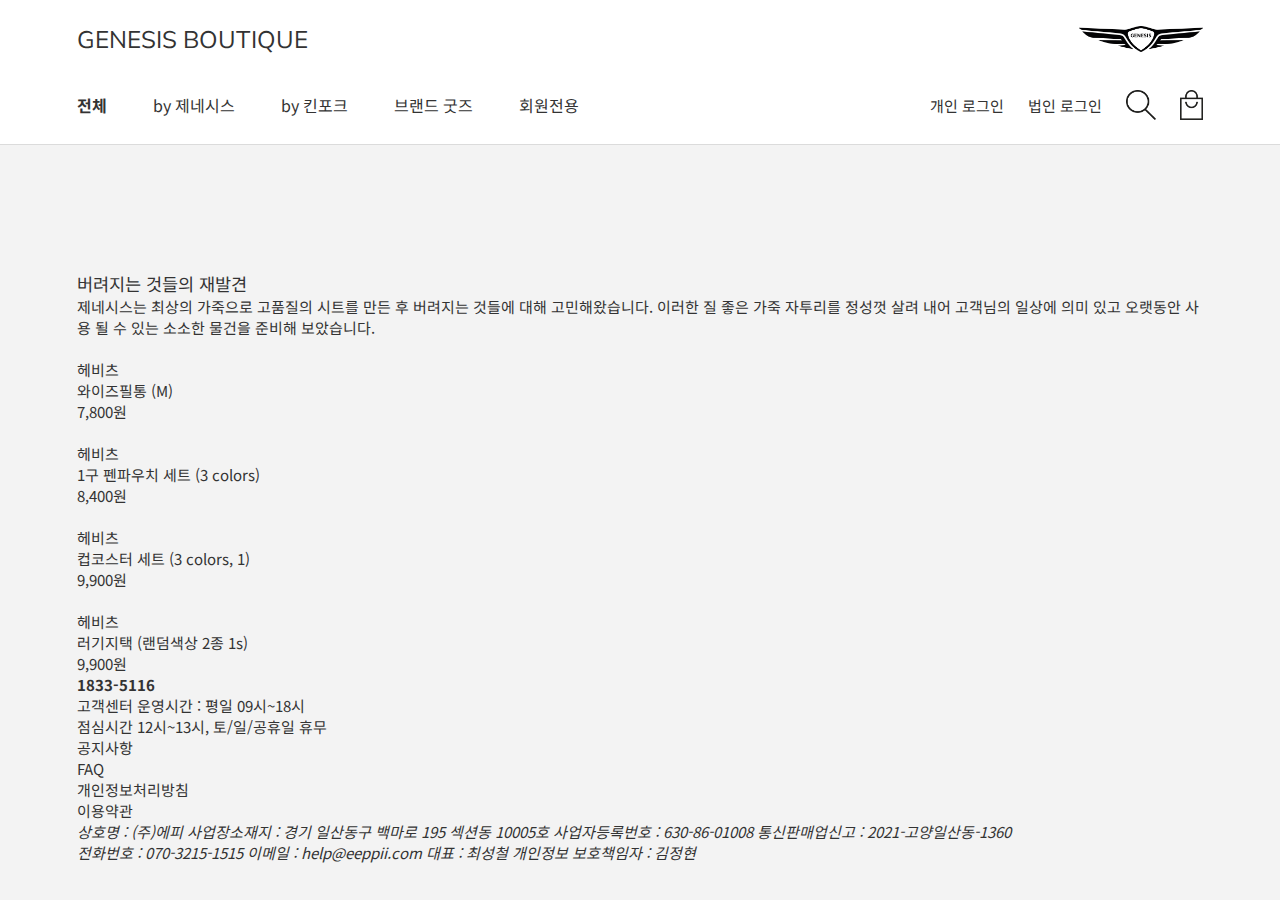
==== index.html @ b49f45f7 "header style작업" ====
<!DOCTYPE html>
<html lang="ko">

<head>
	<meta charset="UTF-8">
	<meta http-equiv="X-UA-Compatible" content="IE=edge">
	<meta name="viewport" content="width=device-width, initial-scale=1.0">
	<link rel="stylesheet" href="css/style.css">
	<title>GENESIS BOUTIQUE</title>
</head>

<body>
	<div class="wrap">
		<header class="header">
			<div class="inner">
				<div class="header__top">
					<h1 class="logo__title">
						<a href="index.html">GENESIS BOUTIQUE</a>
					</h1>
					<img src="images/common/bi_240.png" alt="genesis" class="logo__mark">
				</div>
				<div class="header__bottom">
					<nav class="gnb">
						<ul class="lst__gnb">
							<li class="gnb__item">
								<a href="index.html" class="gnb__link">
									<span>전체</span>
								</a>
							</li>
							<li class="gnb__item">
								<a href="index.html" class="gnb__link">
									<span>by 제네시스</span>
								</a>
							</li>
							<li class="gnb__item">
								<a href="index.html" class="gnb__link">
									<span>by 킨포크</span>
								</a>
							</li>
							<li class="gnb__item">
								<a href="index.html" class="gnb__link">
									<span>브랜드 굿즈</span>
								</a>
							</li>
							<li class="gnb__item">
								<a href="index.html" class="gnb__link">
									<span>회원전용</span>
								</a>
							</li>
						</ul>
					</nav>
					<ul class="lst__util-menu">
						<li class="util-menu__item">
							<a href="#" class="util-menu__link">
								<span>개인 로그인</span>
							</a>
						</li>
						<li class="util-menu__item">
							<a href="#" class="util-menu__link">
								<span>법인 로그인</span>
							</a>
						</li>
						<li class="util-menu__item">
							<a href="#" class="util-menu__link">
								<img src="images/common/ic_header_search.png" alt="검색" class="icon">
							</a>
						</li>
						<li class="util-menu__item">
							<a href="#" class="util-menu__link">
								<img src="images/common/ic_header_cart.png" alt="장바구니" class="icon">
							</a>
						</li>
					</ul>
				</div>
			</div>
		</header>
		<div class="container">
			<div class="inner">
				<div class="container__wrap">
					<section class="section section__info">
						<div class="lst__info">
							<article class="info__item">
								<a href="#" class="info__link">
									<img src="" alt="" class="info__img">
								</a>
							</article>
							<article class="info__item">
								<a href="#" class="info__link">
									<img src="" alt="" class="info__img">
								</a>
							</article>
							<article class="info__item">
								<a href="#" class="info__link">
									<img src="" alt="" class="info__img">
								</a>
							</article>
							<article class="info__item">
								<a href="#" class="info__link">
									<img src="" alt="" class="info__img">
								</a>
							</article>
							<article class="info__item">
								<a href="#" class="info__link">
									<img src="" alt="" class="info__img">
								</a>
							</article>
							<article class="info__item">
								<a href="#" class="info__link">
									<img src="" alt="" class="info__img">
								</a>
							</article>
						</div>
					</section>
					<section class="section section__contents">
						<div class="lst__cards">
							<article class="cards__item">
								<a href="#" class="cards__link">
									<div class="cards__img"></div>
									<div class="cards__contents">
										<h3 class="cards__title">
											버려지는 것들의 재발견
										</h3>
										<p class="cards__txt">제네시스는 최상의 가죽으로 고품질의 시트를 만든 후 버려지는 것들에 대해 고민해왔습니다. 이러한 질 좋은 가죽 자투리를 정성껏 살려 내어
											고객님의 일상에 의미 있고 오랫동안 사용 될 수 있는 소소한 물건을 준비해 보았습니다.</p>
								</a>
								<ul class="lst__products">
									<li class="products__item">
										<a href="#" class="products__link">
											<img src="" alt="">
											<div>
												<p class="product__brand">헤비츠</p>
												<p class="product__name">와이즈필통 (M)</p>
												<p class="product__price">7,800원</p>
											</div>
										</a>
									</li>
									<li class="products__item">
										<a href="#" class="products__link">
											<img src="" alt="">
											<div>
												<p class="product__brand">헤비츠</p>
												<p class="product__name">1구 펜파우치 세트 (3 colors)</p>
												<p class="product__price">8,400원</p>
											</div>
										</a>
									</li>
									<li class="products__item">
										<a href="#" class="products__link">
											<img src="" alt="">
											<div>
												<p class="product__brand">헤비츠</p>
												<p class="product__name">컵코스터 세트 (3 colors, 1)</p>
												<p class="product__price">9,900원</p>
											</div>
										</a>
									</li>
									<li class="products__item">
										<a href="#" class="products__link">
											<img src="" alt="">
											<div>
												<p class="product__brand">헤비츠</p>
												<p class="product__name">러기지택 (랜덤색상 2종 1s)</p>
												<p class="product__price">9,900원</p>
											</div>
										</a>
									</li>
								</ul>
						</div>
						</article>
				</div>
				</section>
			</div>
		</div>
		<footer class="footer">
			<div class="inner">
				<div class="business-info">
					<strong class="business__call">1833-5116</strong>
					<p>고객센터 운영시간 : 평일 09시~18시<br>점심시간 12시~13시, 토/일/공휴일 휴무</p>
					<ul class="lst__board">
						<li class="board__item">
							<a href="#" class="board__link">
								<span>공지사항</span>
							</a>
						</li>
						<li class="board__item">
							<a href="#" class="board__link">
								<span>FAQ</span>
							</a>
						</li>
					</ul>
				</div>
				<div class="terms">
					<ul class="lst__terms">
						<li class="terms__item">
							<a href="" class="terms__link">
								<span>개인정보처리방침</span>
							</a>
						</li>
						<li class="terms__item">
							<a href="" class="terms__link">
								<span>이용약관</span>
							</a>
						</li>
					</ul>
					<address>
						상호명 : (주)에피 사업장소재지 : 경기 일산동구 백마로 195 섹션동 10005호 사업자등록번호 : 630-86-01008 통신판매업신고 : 2021-고양일산동-1360
						<br>
						전화번호 : 070-3215-1515 이메일 : help@eeppii.com 대표 : 최성철 개인정보 보호책임자 : 김정현
					</address>
				</div>
			</div>
		</footer>
	</div>
	</div>
</body>

</html>
---- css/style.css ----
@charset "UTF-8";
@import "./reset.css";
@import "./common.css";
@import "./main.css";
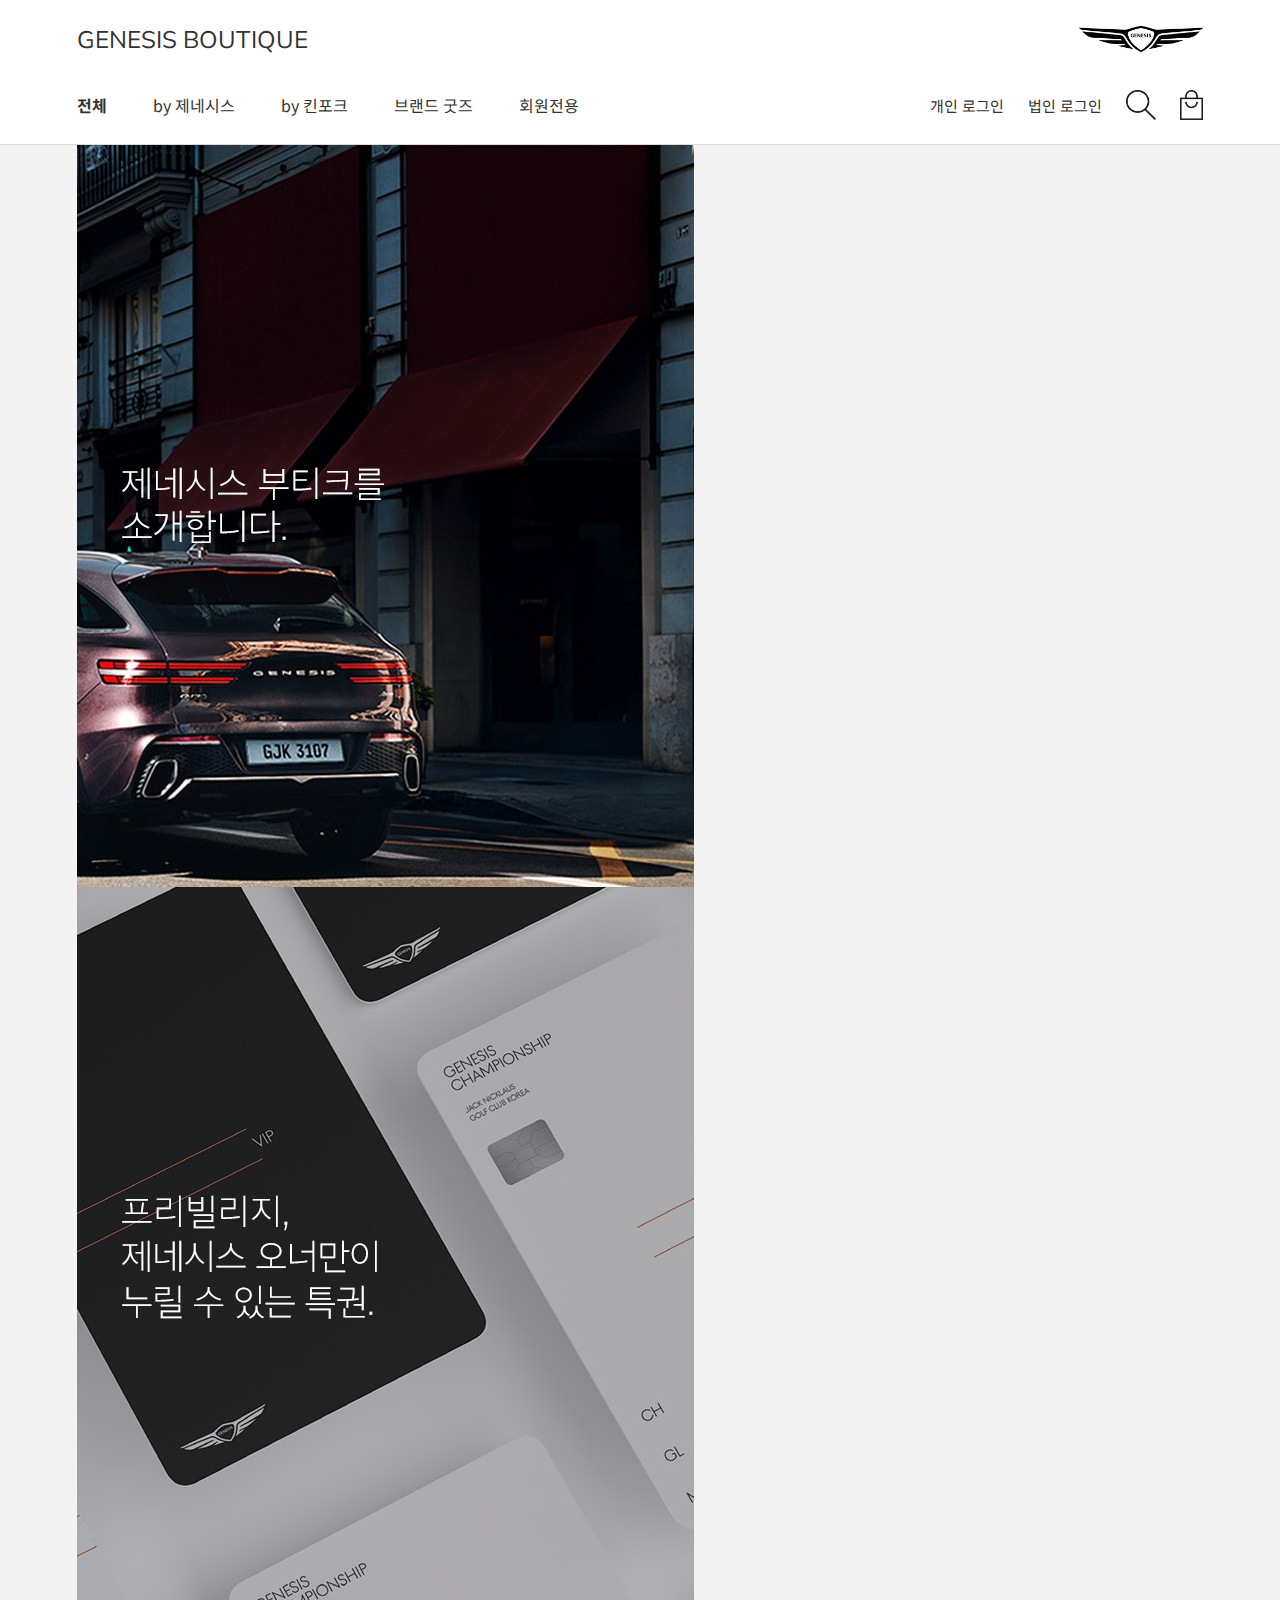
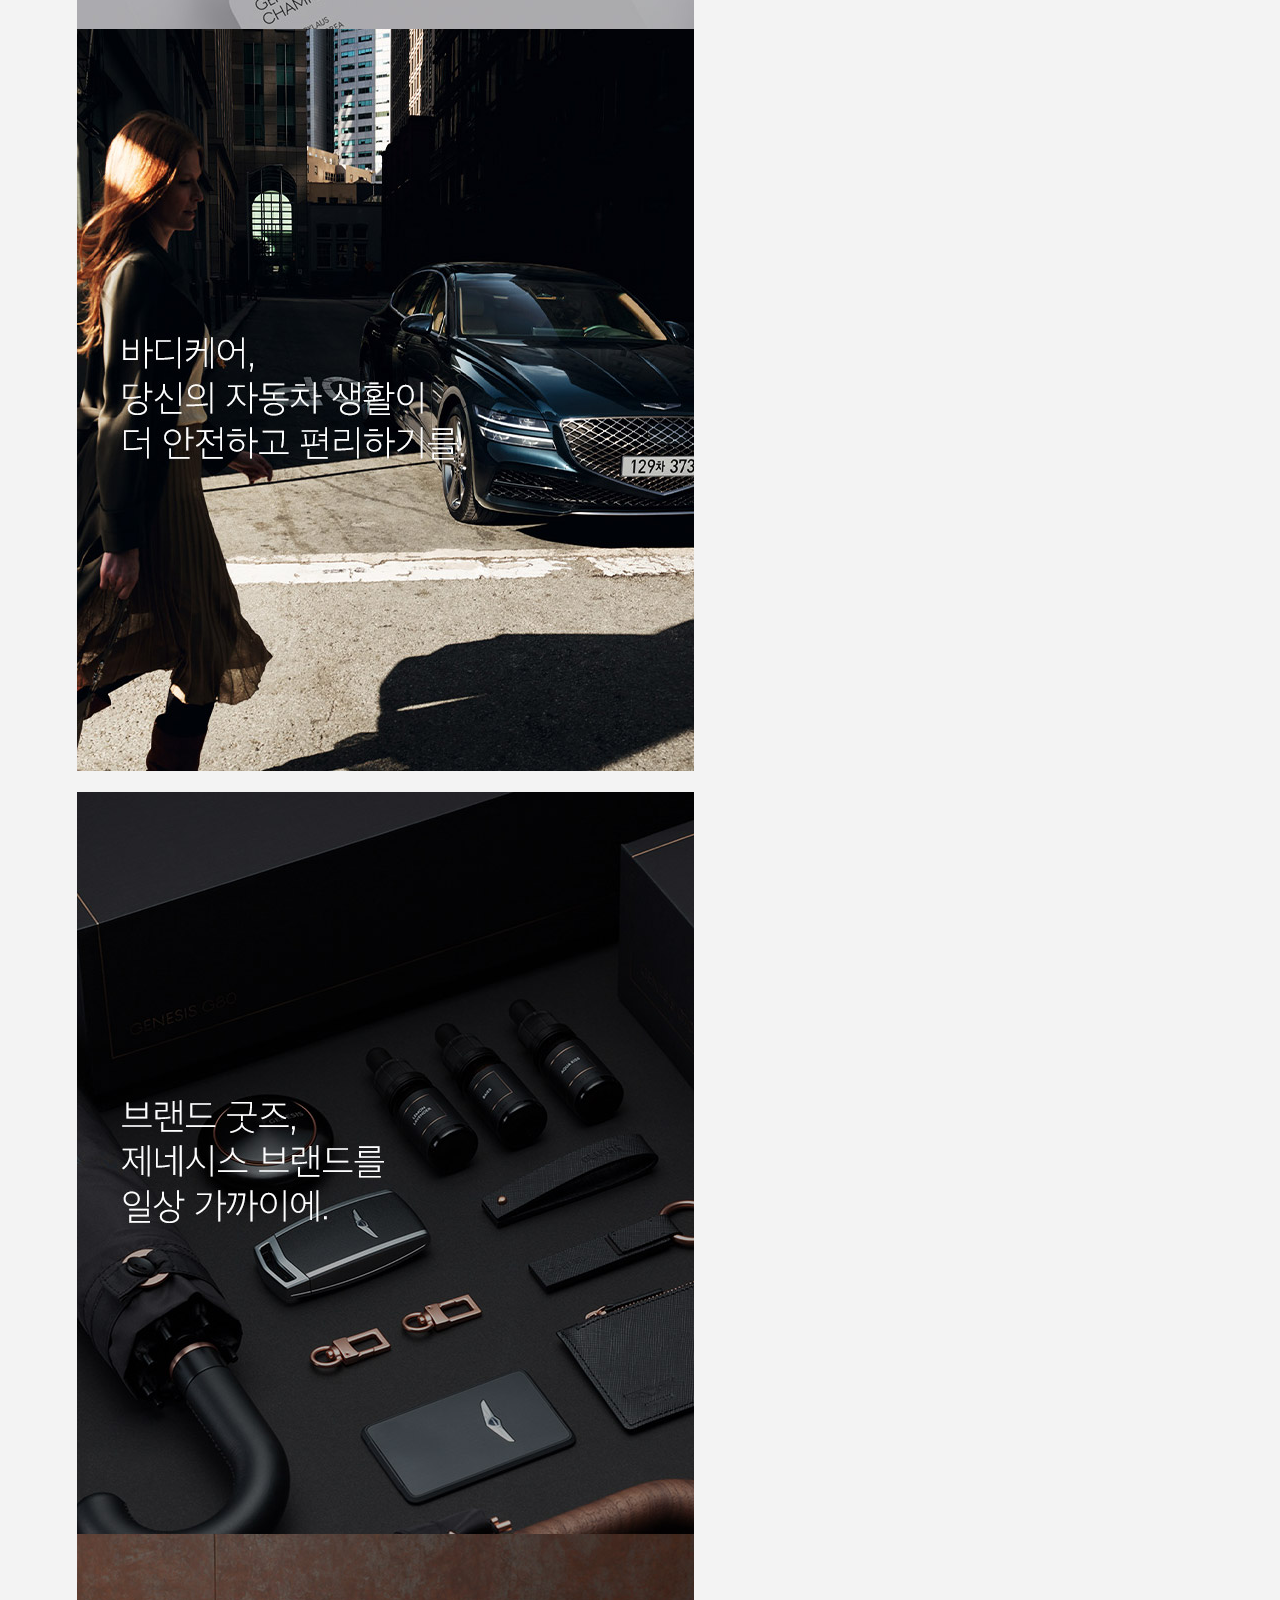
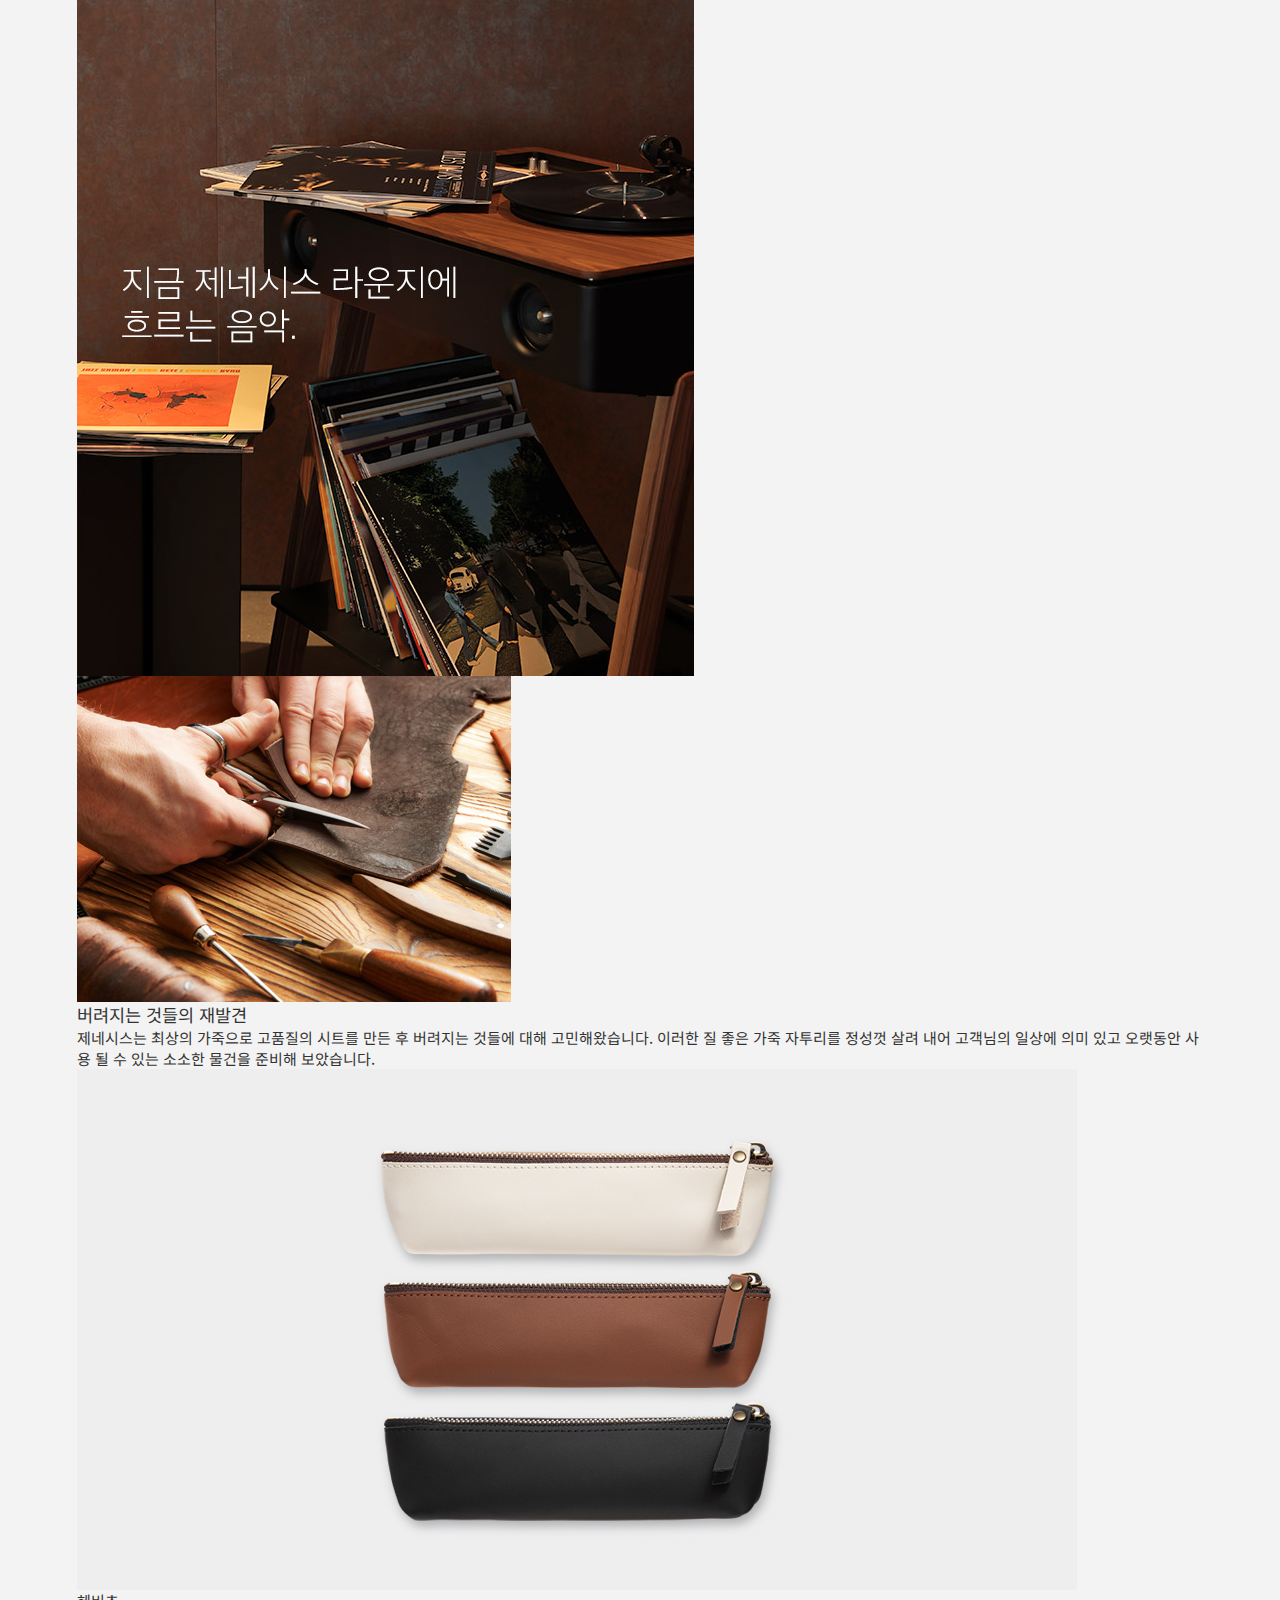
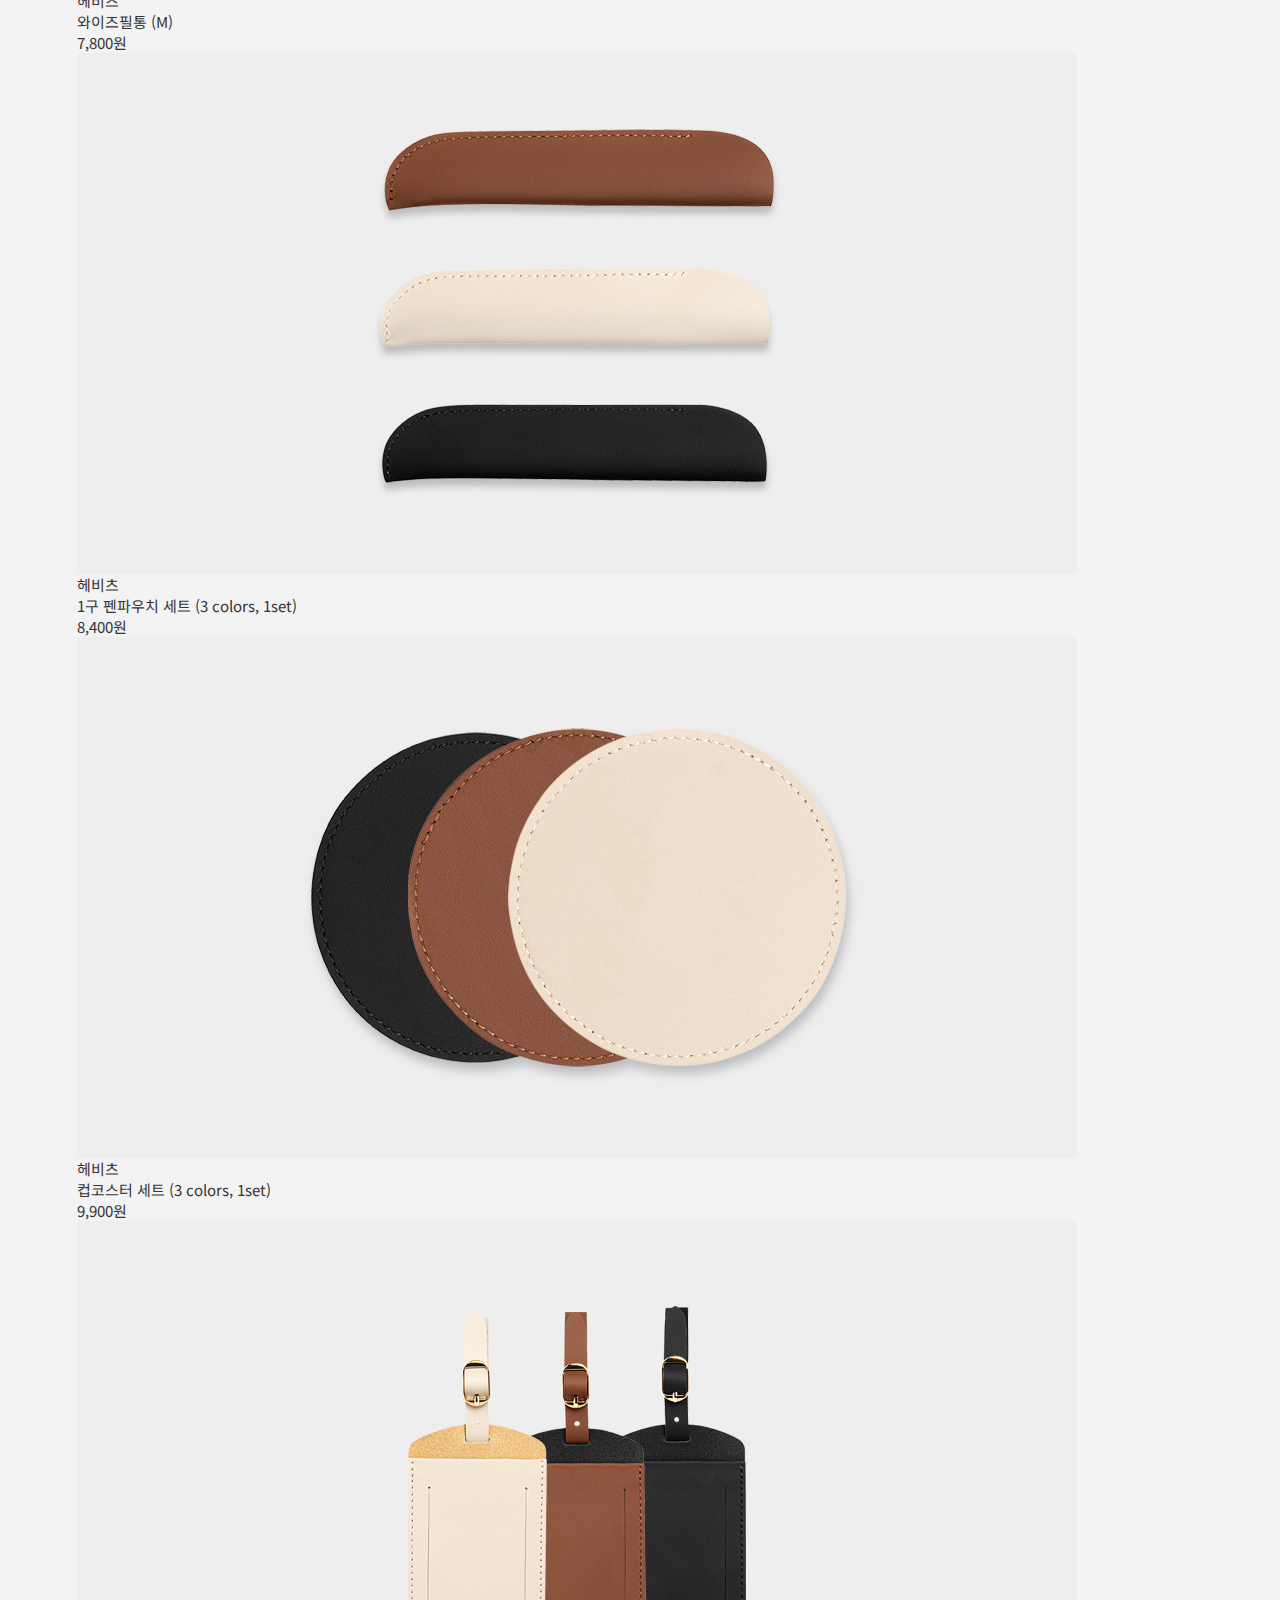
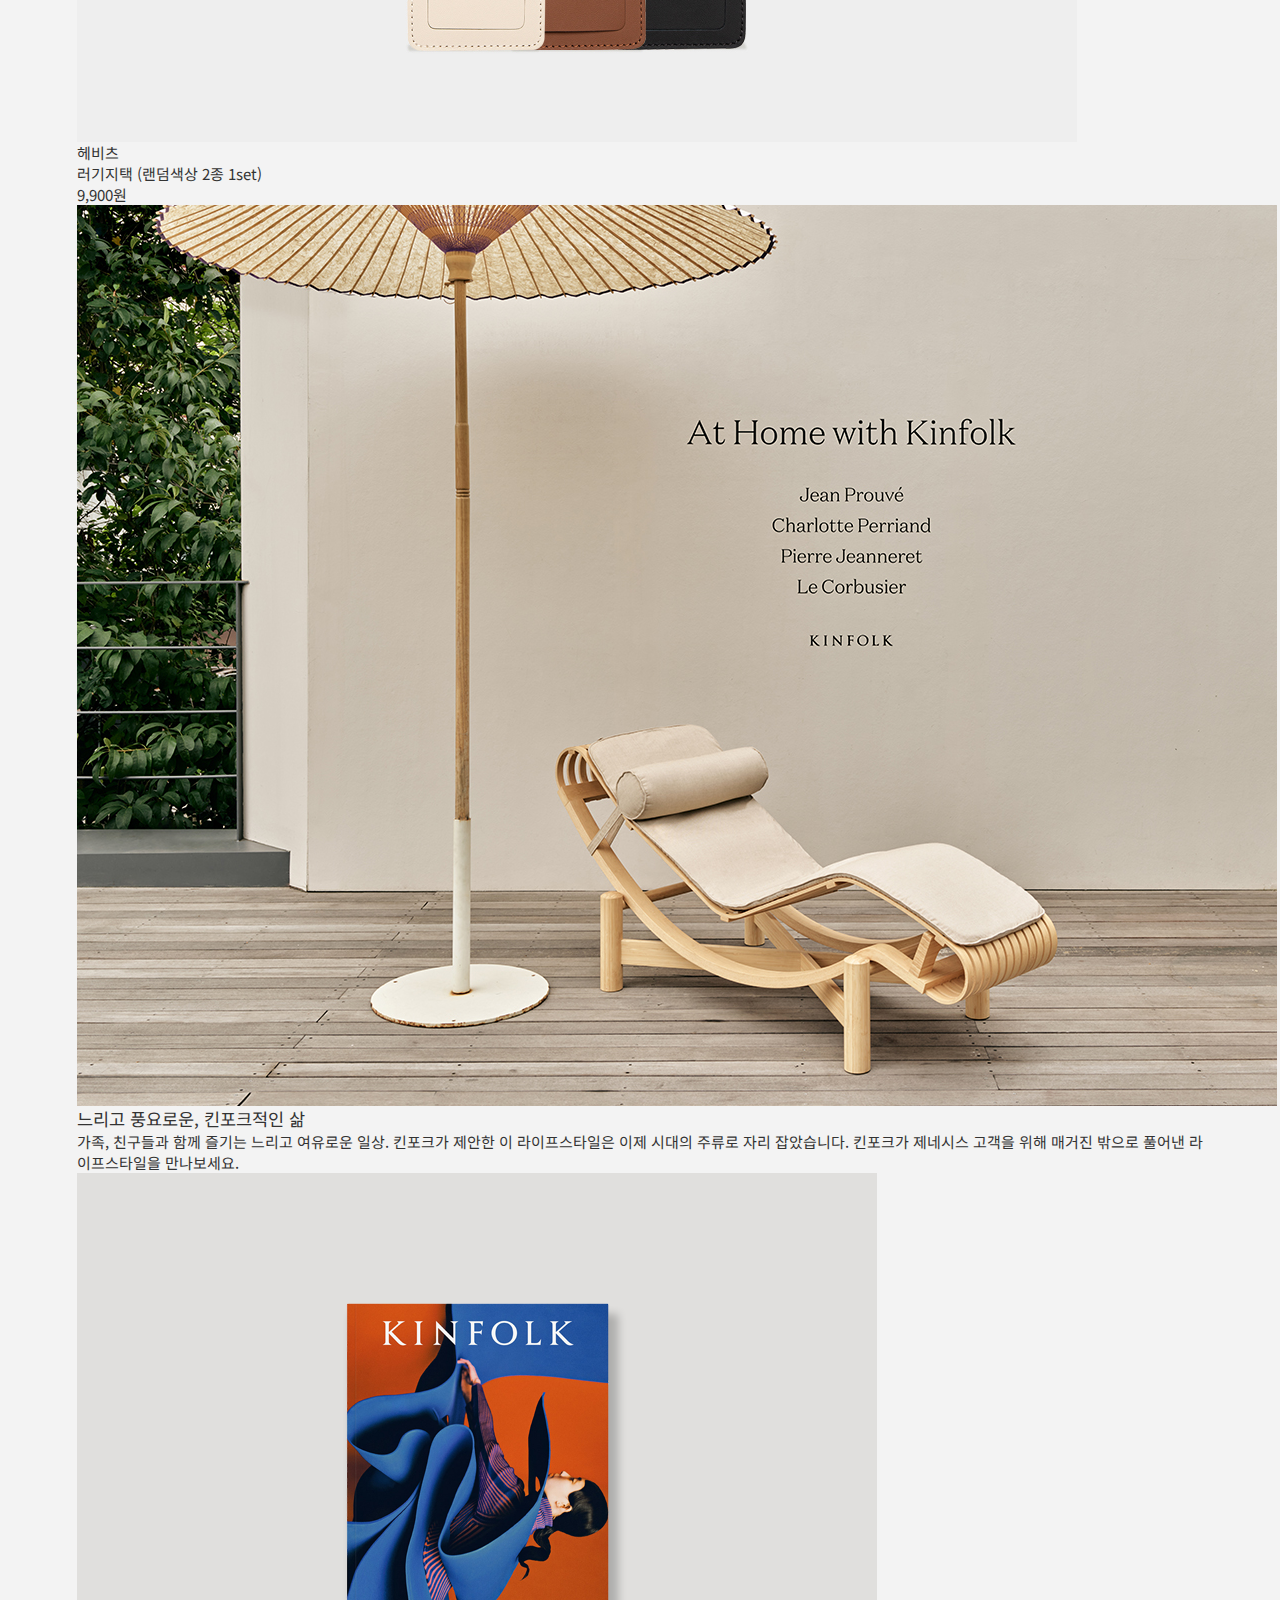
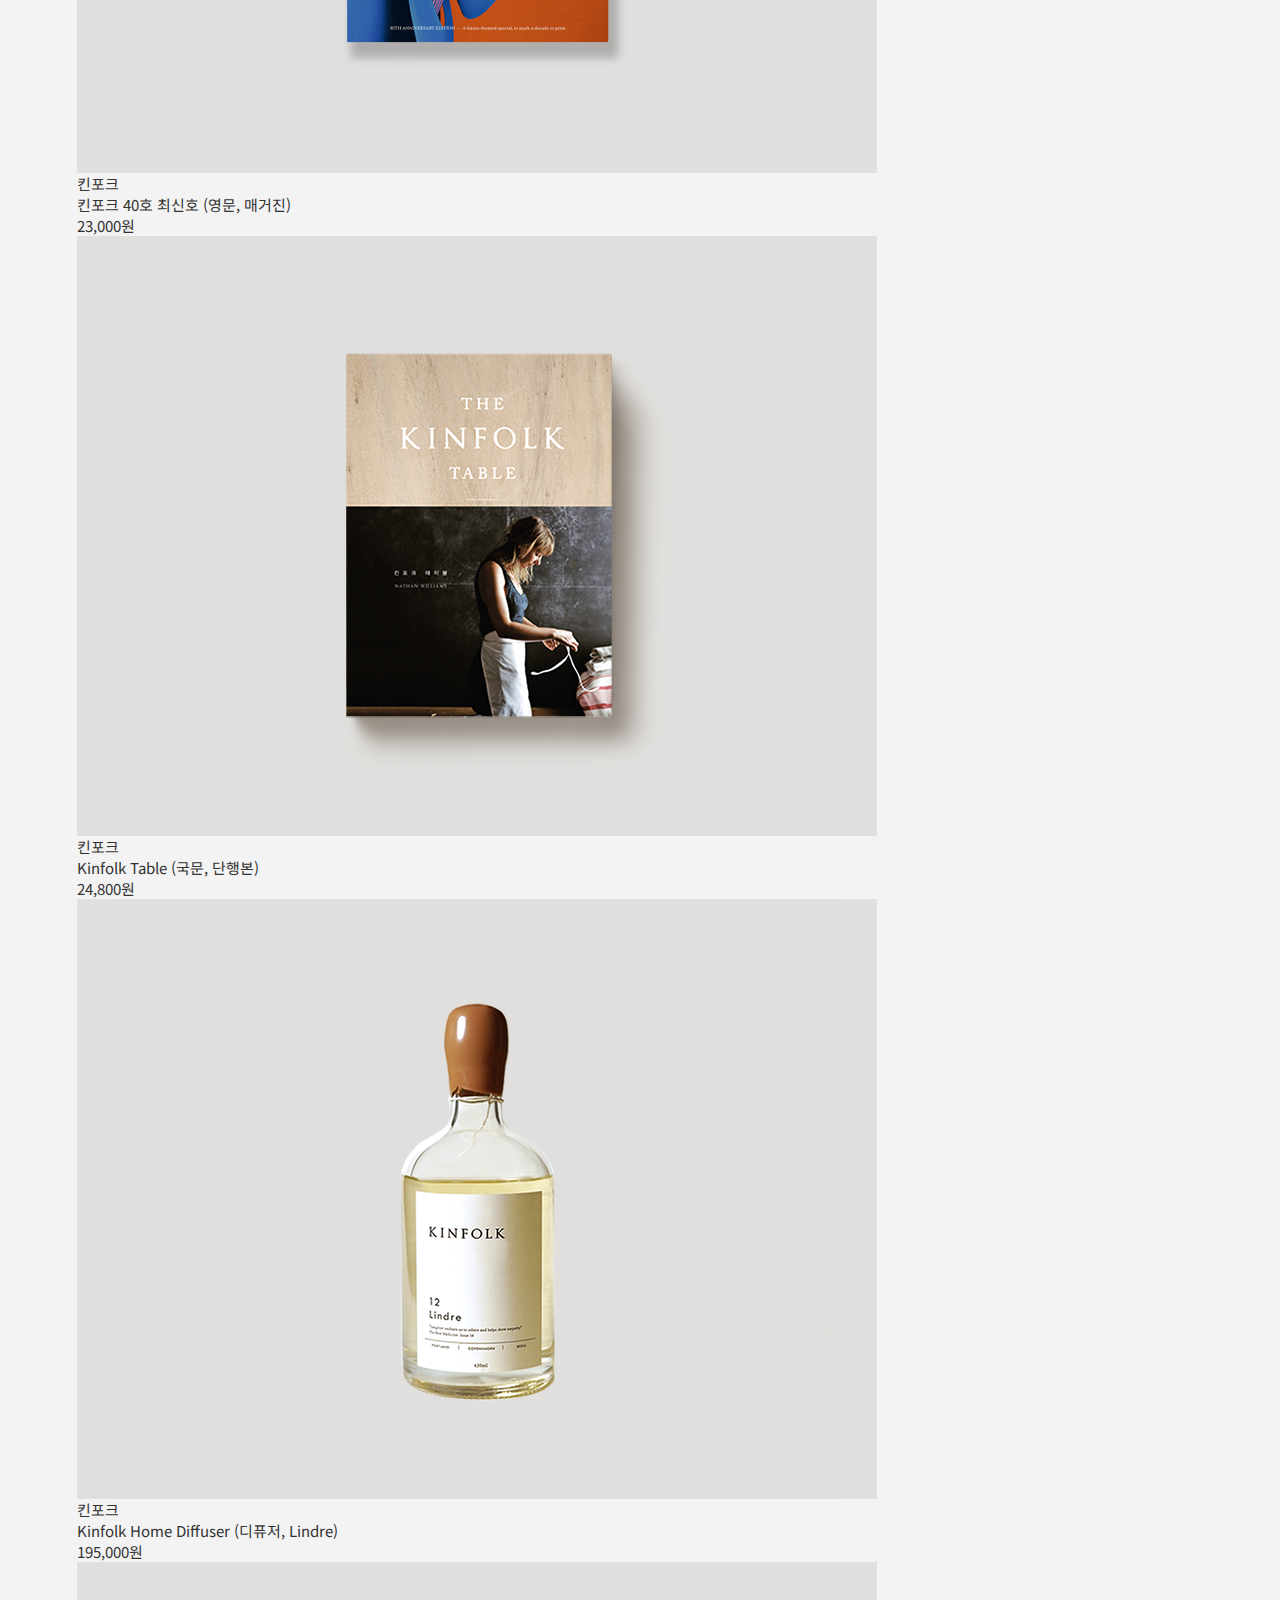
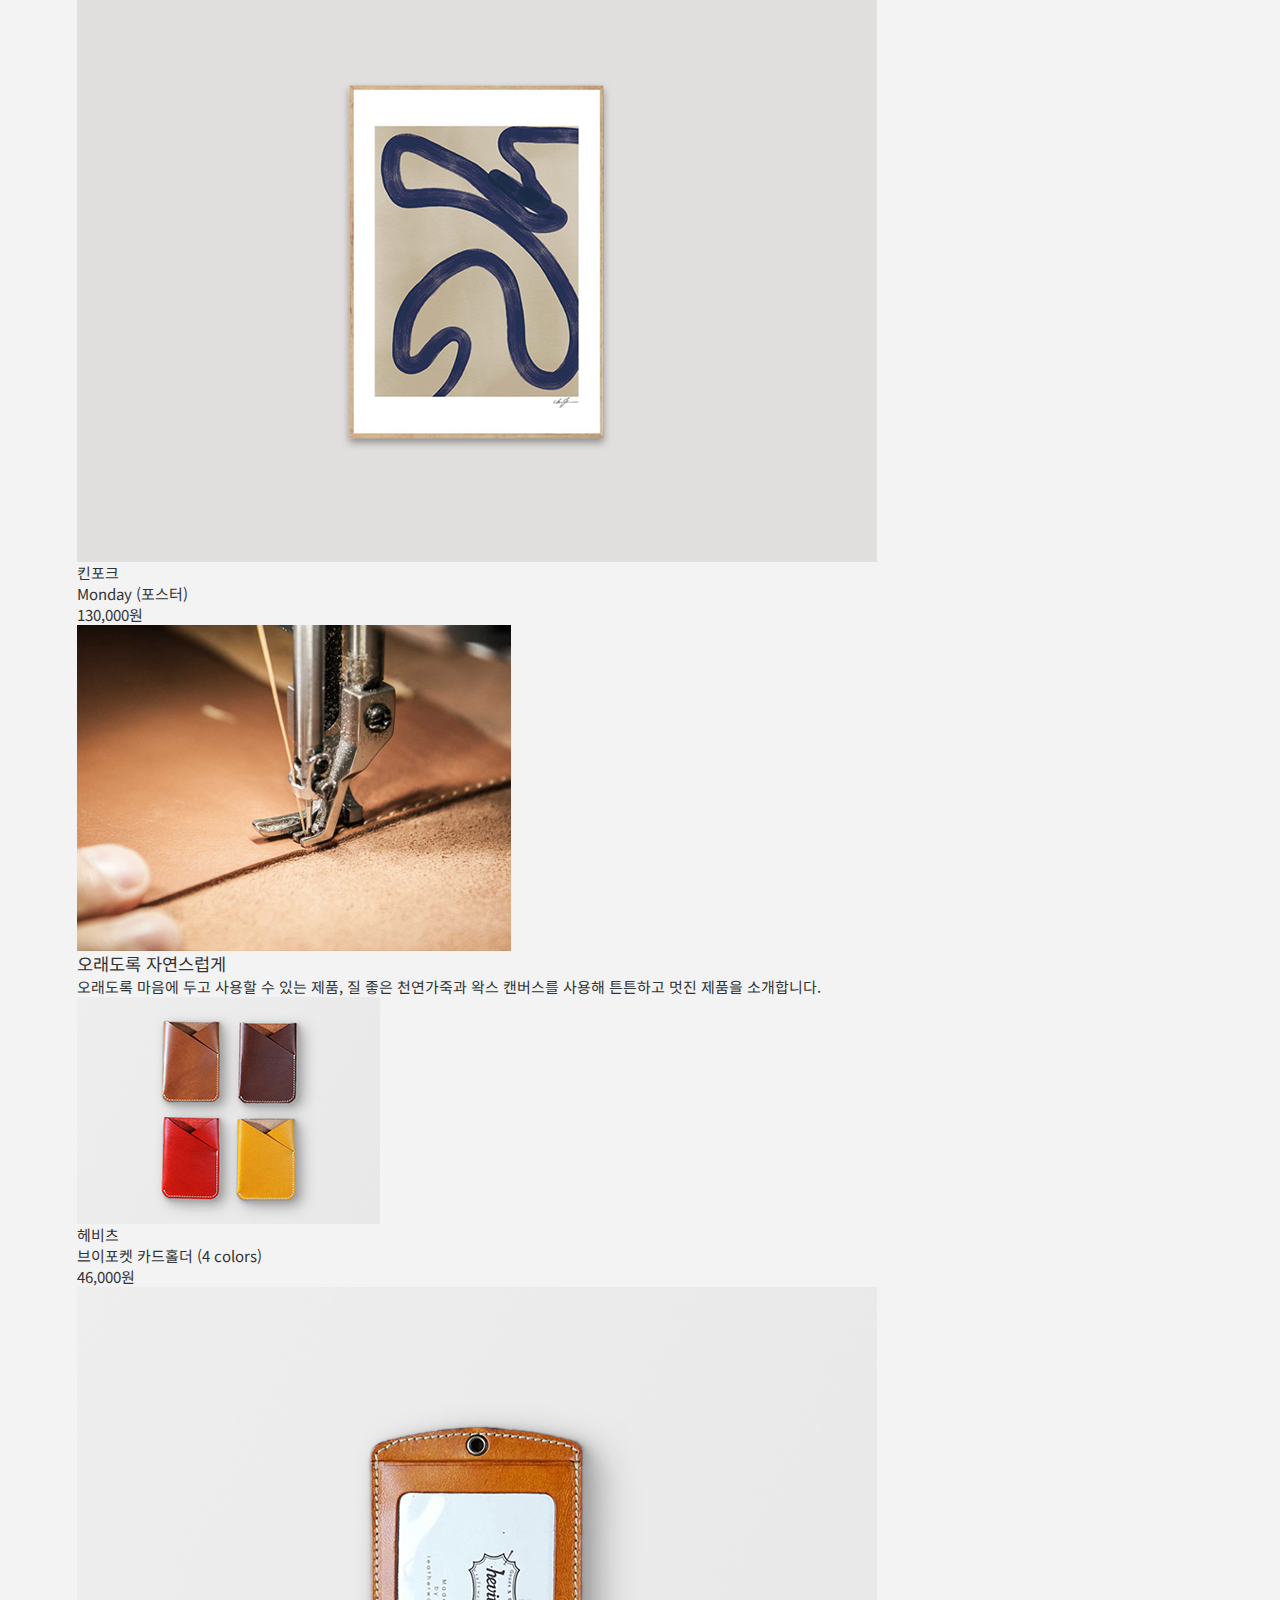
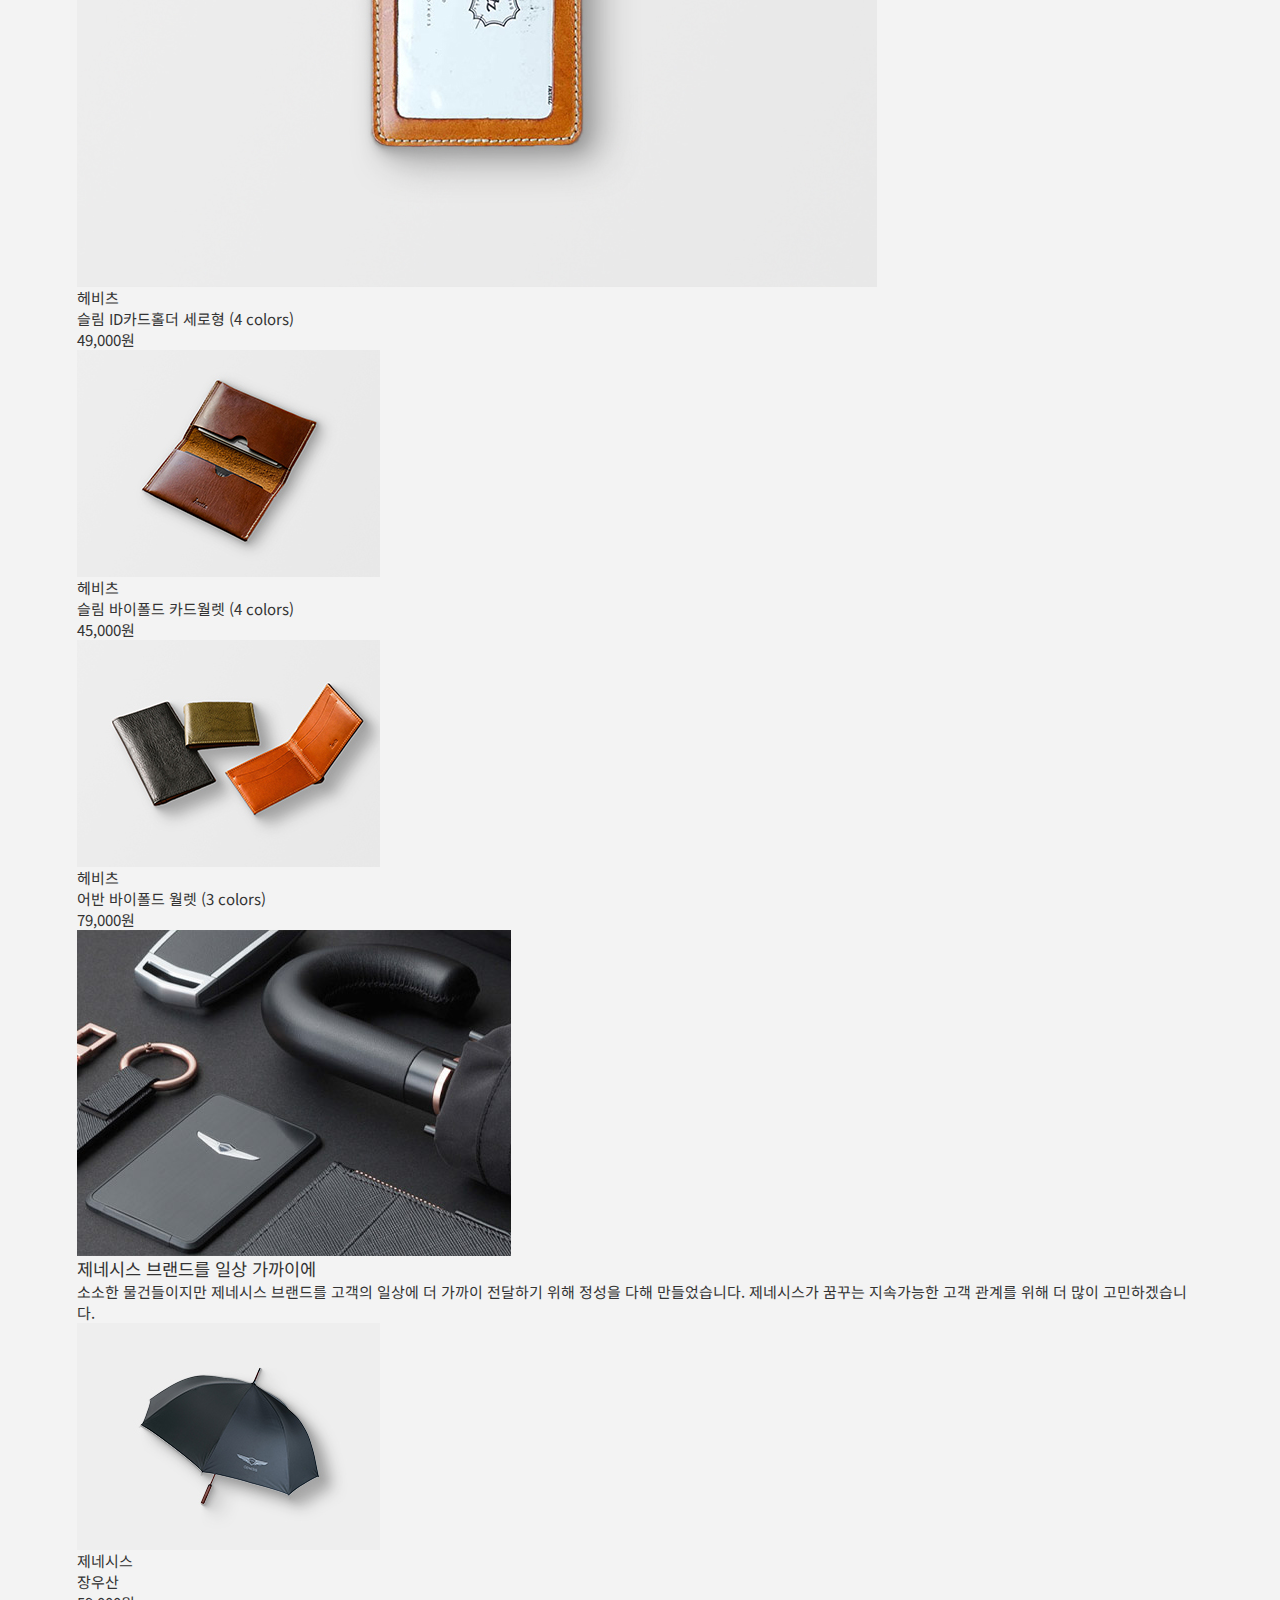
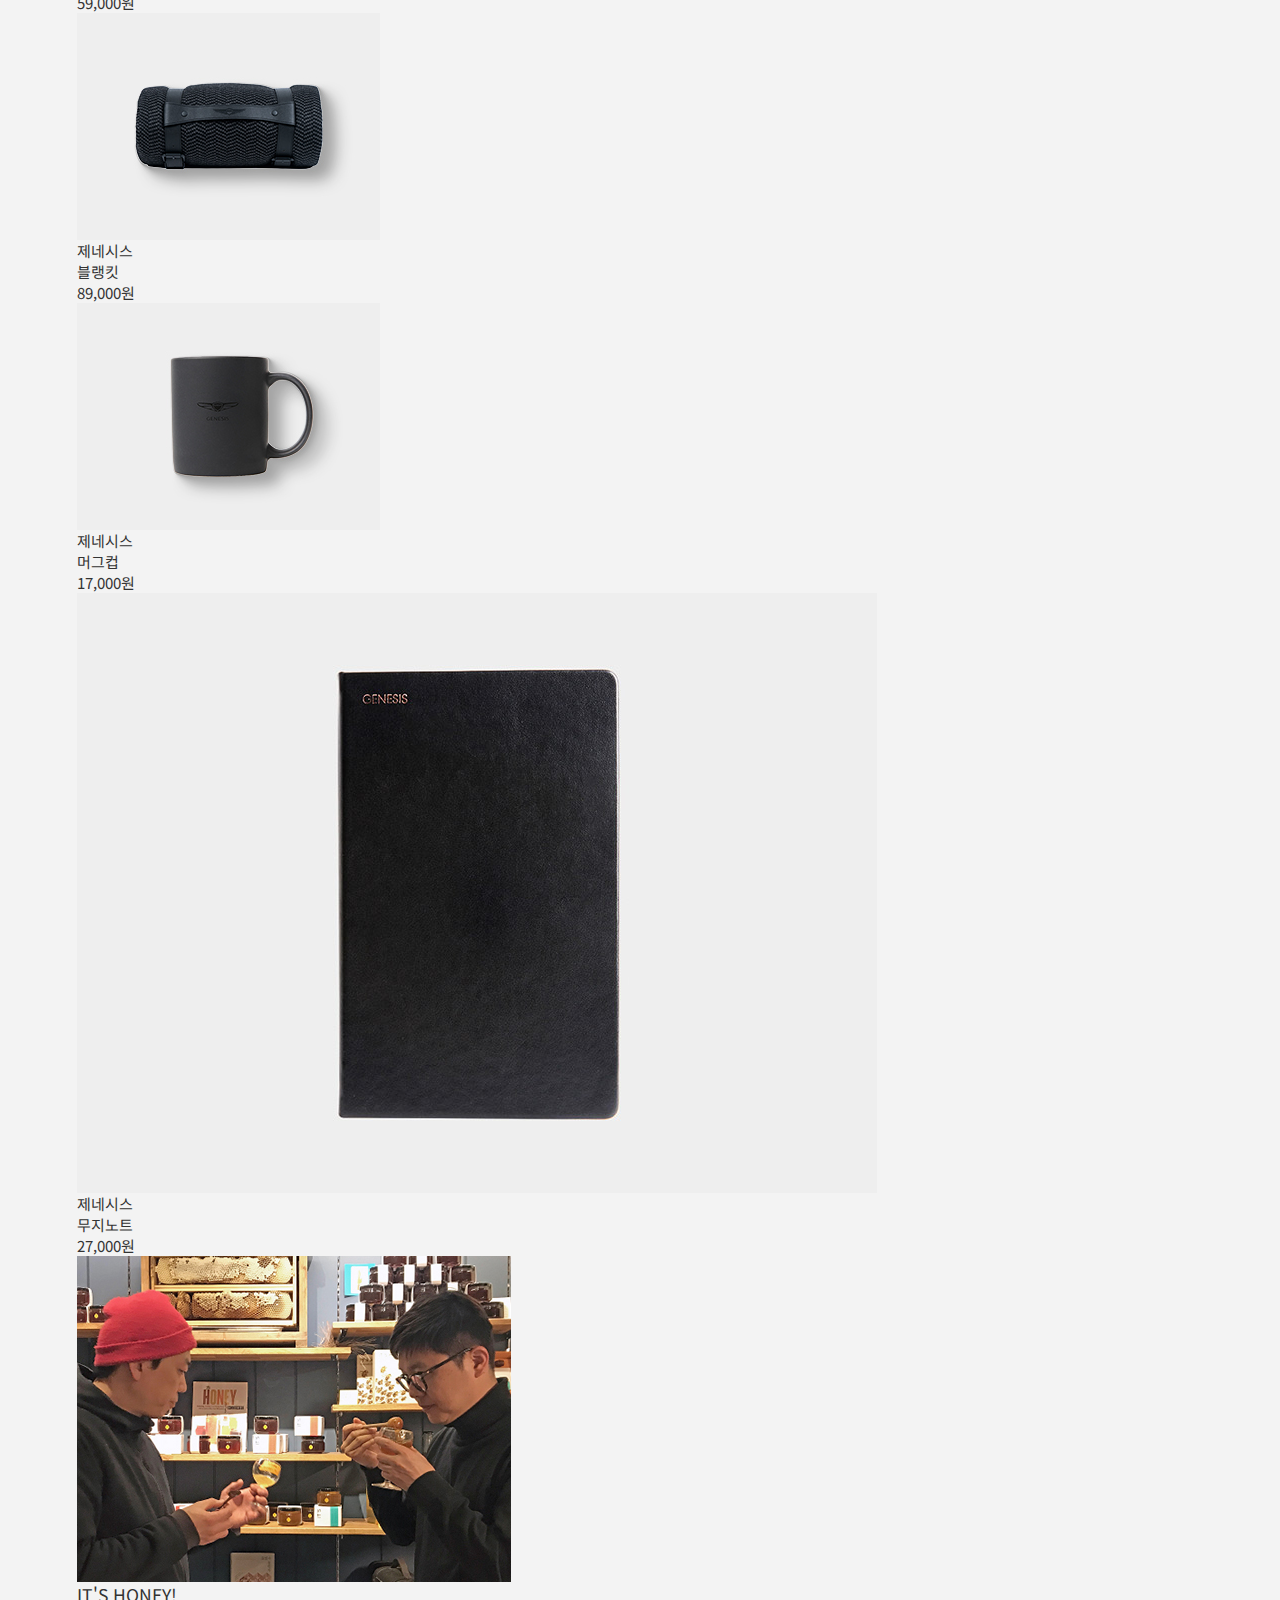
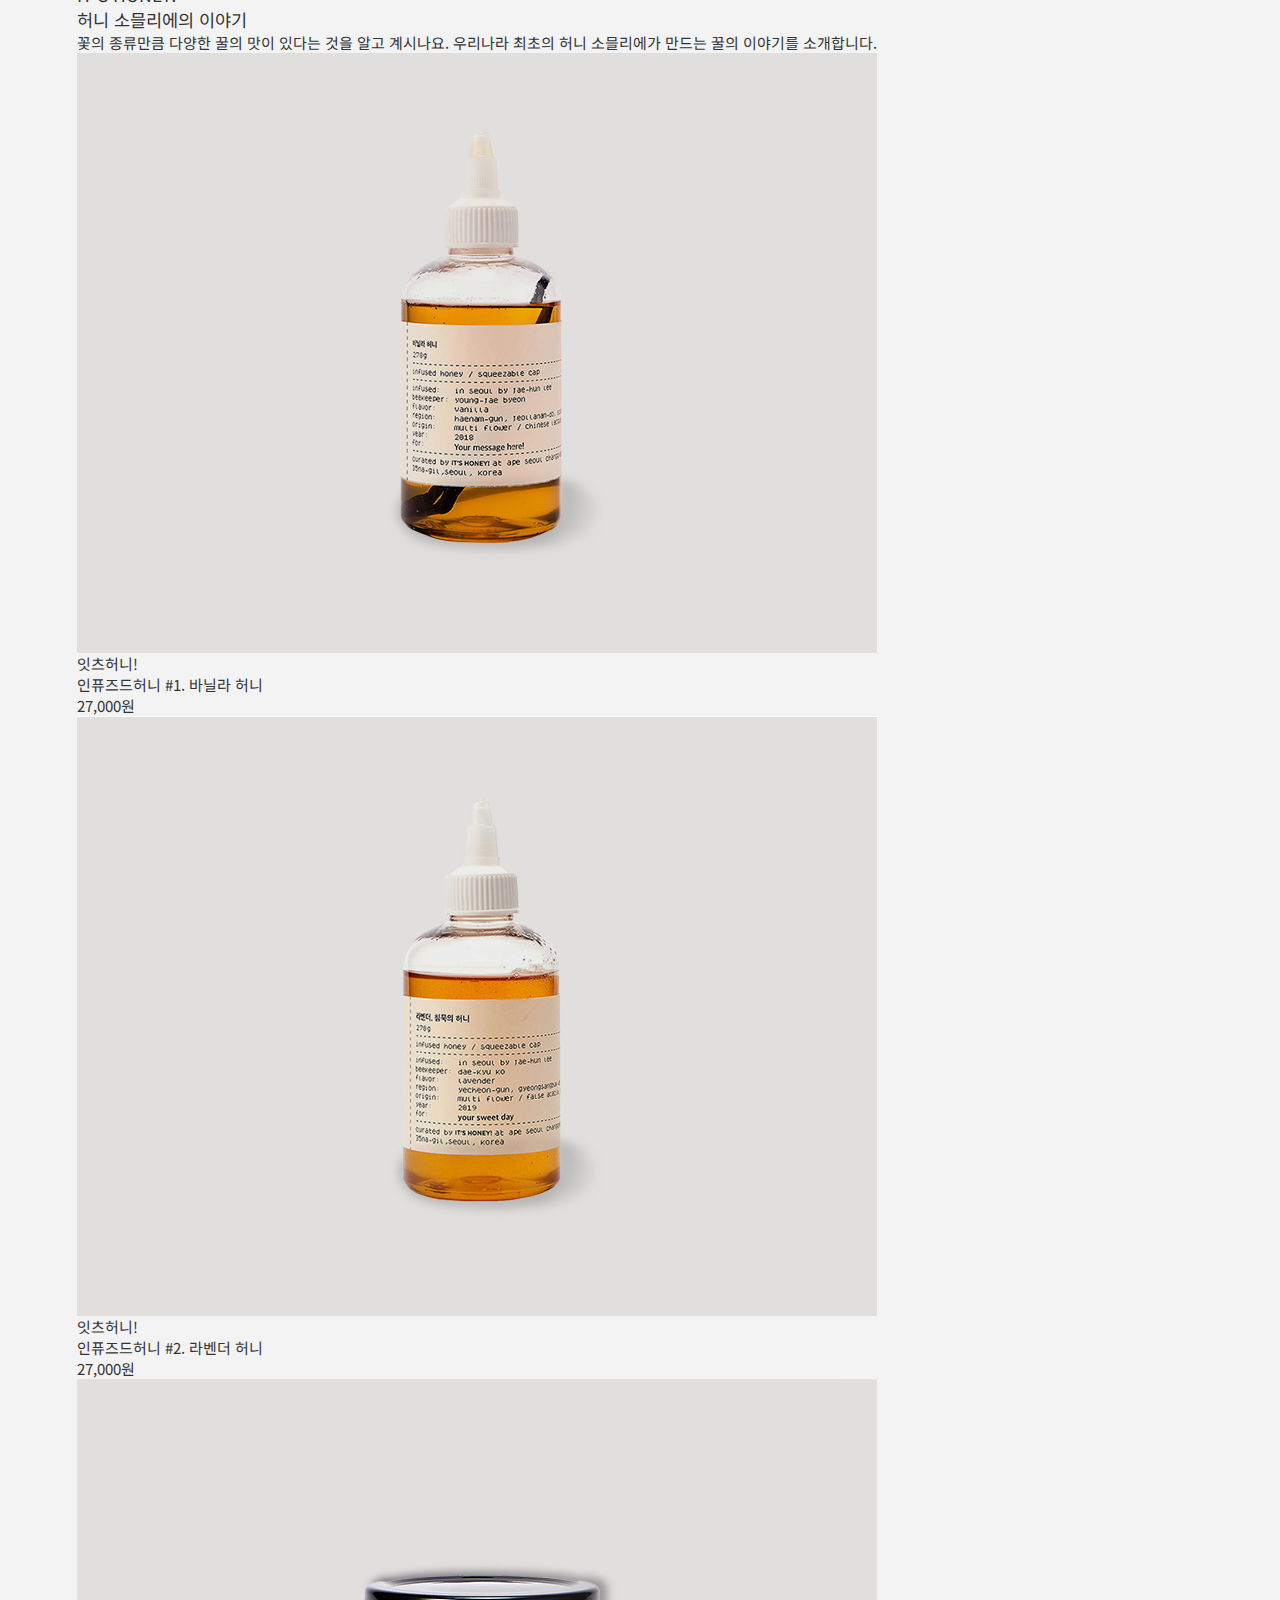
==== commit f65557b7: "main - 배너이미지 추가, 카드 컨텐츠 및 이미지 추가" ====
--- a/index.html
+++ b/index.html
@@ -22,7 +22,7 @@
 				<div class="header__bottom">
 					<nav class="gnb">
 						<ul class="lst__gnb">
-							<li class="gnb__item">
+							<li class="gnb__item on">
 								<a href="index.html" class="gnb__link">
 									<span>전체</span>
 								</a>
@@ -77,36 +77,36 @@
 		<div class="container">
 			<div class="inner">
 				<div class="container__wrap">
-					<section class="section section__info">
-						<div class="lst__info">
-							<article class="info__item">
-								<a href="#" class="info__link">
-									<img src="" alt="" class="info__img">
-								</a>
-							</article>
-							<article class="info__item">
-								<a href="#" class="info__link">
-									<img src="" alt="" class="info__img">
-								</a>
-							</article>
-							<article class="info__item">
-								<a href="#" class="info__link">
-									<img src="" alt="" class="info__img">
-								</a>
-							</article>
-							<article class="info__item">
-								<a href="#" class="info__link">
-									<img src="" alt="" class="info__img">
-								</a>
-							</article>
-							<article class="info__item">
-								<a href="#" class="info__link">
-									<img src="" alt="" class="info__img">
-								</a>
-							</article>
-							<article class="info__item">
-								<a href="#" class="info__link">
-									<img src="" alt="" class="info__img">
+					<section class="section section__banner">
+						<div class="lst__banner">
+							<article class="banner__item">
+								<a href="#" class="banner__link">
+									<img src="images/main/main_banner_1.jpg" alt="제네시스 부티크를 소개합니다." class="banner__img">
+								</a>
+							</article>
+							<article class="banner__item">
+								<a href="#" class="banner__link">
+									<img src="images/main/main_banner_2.jpg" alt="프리빌리지, 제네시스 오너만이 누릴 수 있는 특권" class="banner__img">
+								</a>
+							</article>
+							<article class="banner__item">
+								<a href="#" class="banner__link">
+									<img src="images/main/main_banner_3.jpg" alt="바디케어, 당신의 자동차 생활이 더 안전하고 편리하기를" class="banner__img">
+								</a>
+							</article>
+							<article class="banner__item">
+								<a href="images/main/main_banner_4.jpg" class="banner__link">
+									<img src="" alt="" class="banner__img">
+								</a>
+							</article>
+							<article class="banner__item">
+								<a href="#" class="banner__link">
+									<img src="images/main/main_banner_5.jpg" alt="여유와 진취적인 삶의 조화 BY 킨포크" class="banner__img">
+								</a>
+							</article>
+							<article class="banner__item">
+								<a href="#" class="banner__link">
+									<img src="images/main/main_banner_6.jpg" alt="브랜드 굿즈, 제네시스 브랜드를 일상 가까이에" class="banner__img">
 								</a>
 							</article>
 						</div>
@@ -114,20 +114,23 @@
 					<section class="section section__contents">
 						<div class="lst__cards">
 							<article class="cards__item">
-								<a href="#" class="cards__link">
-									<div class="cards__img"></div>
-									<div class="cards__contents">
-										<h3 class="cards__title">
+								<a href="#" class="card__link">
+									<img src="images/main/card_1.jpg" alt="" class="card__img">
+									<div class="card__contents">
+										<h3 class="card__title">
 											버려지는 것들의 재발견
 										</h3>
-										<p class="cards__txt">제네시스는 최상의 가죽으로 고품질의 시트를 만든 후 버려지는 것들에 대해 고민해왔습니다. 이러한 질 좋은 가죽 자투리를 정성껏 살려 내어
+										<p class="card__txt">제네시스는 최상의 가죽으로 고품질의 시트를 만든 후 버려지는 것들에 대해 고민해왔습니다. 이러한 질 좋은 가죽 자투리를 정성껏 살려 내어
 											고객님의 일상에 의미 있고 오랫동안 사용 될 수 있는 소소한 물건을 준비해 보았습니다.</p>
+									</div>
 								</a>
 								<ul class="lst__products">
 									<li class="products__item">
 										<a href="#" class="products__link">
-											<img src="" alt="">
-											<div>
+											<div class="product__img">
+												<img src="images/main/list_1-1.jpg" alt="">
+											</div>
+											<div class="product__info">
 												<p class="product__brand">헤비츠</p>
 												<p class="product__name">와이즈필통 (M)</p>
 												<p class="product__price">7,800원</p>
@@ -136,81 +139,394 @@
 									</li>
 									<li class="products__item">
 										<a href="#" class="products__link">
-											<img src="" alt="">
-											<div>
-												<p class="product__brand">헤비츠</p>
-												<p class="product__name">1구 펜파우치 세트 (3 colors)</p>
+											<div class="product__img">
+												<img src="images/main/list_1-2.jpg" alt="">
+											</div>
+											<div class="product__info">
+												<p class="product__brand">헤비츠</p>
+												<p class="product__name">1구 펜파우치 세트 (3 colors, 1set)</p>
 												<p class="product__price">8,400원</p>
 											</div>
 										</a>
 									</li>
 									<li class="products__item">
 										<a href="#" class="products__link">
-											<img src="" alt="">
-											<div>
-												<p class="product__brand">헤비츠</p>
-												<p class="product__name">컵코스터 세트 (3 colors, 1)</p>
+											<div class="product__img">
+												<img src="images/main/list_1-3.jpg" alt="">
+											</div>
+											<div class="product__info">
+												<p class="product__brand">헤비츠</p>
+												<p class="product__name">컵코스터 세트 (3 colors, 1set)</p>
 												<p class="product__price">9,900원</p>
 											</div>
 										</a>
 									</li>
 									<li class="products__item">
 										<a href="#" class="products__link">
-											<img src="" alt="">
-											<div>
-												<p class="product__brand">헤비츠</p>
-												<p class="product__name">러기지택 (랜덤색상 2종 1s)</p>
+											<div class="product__img">
+												<img src="images/main/list_1-4.jpg" alt="">
+											</div>
+											<div class="product__info">
+												<p class="product__brand">헤비츠</p>
+												<p class="product__name">러기지택 (랜덤색상 2종 1set)</p>
 												<p class="product__price">9,900원</p>
 											</div>
 										</a>
 									</li>
 								</ul>
+							</article>
+							<article class="cards__item">
+								<a href="#" class="card__link">
+									<img src="images/main/card_2.jpg" alt="" class="card__img">
+									<div class="card__contents">
+										<h3 class="card__title">
+											느리고 풍요로운, 킨포크적인 삶
+										</h3>
+										<p class="card__txt">가족, 친구들과 함께 즐기는 느리고 여유로운 일상. 킨포크가 제안한 이 라이프스타일은 이제 시대의 주류로 자리 잡았습니다. 킨포크가 제네시스
+											고객을 위해 매거진 밖으로 풀어낸 라이프스타일을 만나보세요.</p>
+									</div>
+								</a>
+								<ul class="lst__products">
+									<li class="products__item">
+										<a href="#" class="products__link">
+											<div class="product__img">
+												<img src="images/main/list_2-1.png" alt="">
+											</div>
+											<div class="product__info">
+												<p class="product__brand">킨포크</p>
+												<p class="product__name">킨포크 40호 최신호 (영문, 매거진)</p>
+												<p class="product__price">23,000원</p>
+											</div>
+										</a>
+									</li>
+									<li class="products__item">
+										<a href="#" class="products__link">
+											<div class="product__img">
+												<img src="images/main/list_2-2.png" alt="">
+											</div>
+											<div class="product__info">
+												<p class="product__brand">킨포크</p>
+												<p class="product__name">Kinfolk Table (국문, 단행본)</p>
+												<p class="product__price">24,800원</p>
+											</div>
+										</a>
+									</li>
+									<li class="products__item">
+										<a href="#" class="products__link">
+											<div class="product__img">
+												<img src="images/main/list_2-3.png" alt="">
+											</div>
+											<div class="product__info">
+												<p class="product__brand">킨포크</p>
+												<p class="product__name">Kinfolk Home Diffuser (디퓨저, Lindre)</p>
+												<p class="product__price">195,000원</p>
+											</div>
+										</a>
+									</li>
+									<li class="products__item">
+										<a href="#" class="products__link">
+											<div class="product__img">
+												<img src="images/main/list_2-4.png" alt="">
+											</div>
+											<div class="product__info">
+												<p class="product__brand">킨포크</p>
+												<p class="product__name">Monday (포스터)</p>
+												<p class="product__price">130,000원</p>
+											</div>
+										</a>
+									</li>
+								</ul>
+							</article>
+							<article class="cards__item">
+								<a href="#" class="card__link">
+									<img src="images/main/card_3.jpg" alt="" class="card__img">
+									<div class="card__contents">
+										<h3 class="card__title">
+											오래도록 자연스럽게
+										</h3>
+										<p class="card__txt">오래도록 마음에 두고 사용할 수 있는 제품, 질 좋은 천연가죽과 왁스 캔버스를 사용해 튼튼하고 멋진 제품을 소개합니다.</p>
+									</div>
+								</a>
+								<ul class="lst__products">
+									<li class="products__item">
+										<a href="#" class="products__link">
+											<div class="product__img">
+												<img src="images/main/list_3-1.jpg" alt="">
+											</div>
+											<div class="product__info">
+												<p class="product__brand">헤비츠</p>
+												<p class="product__name">브이포켓 카드홀더 (4 colors)</p>
+												<p class="product__price">46,000원</p>
+											</div>
+										</a>
+									</li>
+									<li class="products__item">
+										<a href="#" class="products__link">
+											<div class="product__img">
+												<img src="images/main/list_3-2.jpg" alt="">
+											</div>
+											<div class="product__info">
+												<p class="product__brand">헤비츠</p>
+												<p class="product__name">슬림 ID카드홀더 세로형 (4 colors)</p>
+												<p class="product__price">49,000원</p>
+											</div>
+										</a>
+									</li>
+									<li class="products__item">
+										<a href="#" class="products__link">
+											<div class="product__img">
+												<img src="images/main/list_3-3.jpg" alt="">
+											</div>
+											<div class="product__info">
+												<p class="product__brand">헤비츠</p>
+												<p class="product__name">슬림 바이폴드 카드월렛 (4 colors)</p>
+												<p class="product__price">45,000원</p>
+											</div>
+										</a>
+									</li>
+									<li class="products__item">
+										<a href="#" class="products__link">
+											<div class="product__img">
+												<img src="images/main/list_3-4.jpg" alt="">
+											</div>
+											<div class="product__info">
+												<p class="product__brand">헤비츠</p>
+												<p class="product__name">어반 바이폴드 월렛 (3 colors)</p>
+												<p class="product__price">79,000원</p>
+											</div>
+										</a>
+									</li>
+								</ul>
+							</article>
+							<article class="cards__item">
+								<a href="#" class="card__link">
+									<img src="images/main/card_4.jpg" alt="" class="card__img">
+									<div class="card__contents">
+										<h3 class="card__title">
+											제네시스 브랜드를 일상 가까이에
+										</h3>
+										<p class="card__txt">소소한 물건들이지만 제네시스 브랜드를 고객의 일상에 더 가까이 전달하기 위해 정성을 다해 만들었습니다. 제네시스가 꿈꾸는 지속가능한 고객
+											관계를 위해 더 많이 고민하겠습니다.</p>
+									</div>
+								</a>
+								<ul class="lst__products">
+									<li class="products__item">
+										<a href="#" class="products__link">
+											<div class="product__img">
+												<img src="images/main/list_4-1.jpg" alt="">
+											</div>
+											<div class="product__info">
+												<p class="product__brand">제네시스</p>
+												<p class="product__name">장우산</p>
+												<p class="product__price">59,000원</p>
+											</div>
+										</a>
+									</li>
+									<li class="products__item">
+										<a href="#" class="products__link">
+											<div class="product__img">
+												<img src="images/main/list_4-2.jpg" alt="">
+											</div>
+											<div class="product__info">
+												<p class="product__brand">제네시스</p>
+												<p class="product__name">블랭킷</p>
+												<p class="product__price">89,000원</p>
+											</div>
+										</a>
+									</li>
+									<li class="products__item">
+										<a href="#" class="products__link">
+											<div class="product__img">
+												<img src="images/main/list_4-3.jpg" alt="">
+											</div>
+											<div class="product__info">
+												<p class="product__brand">제네시스</p>
+												<p class="product__name">머그컵</p>
+												<p class="product__price">17,000원</p>
+											</div>
+										</a>
+									</li>
+									<li class="products__item">
+										<a href="#" class="products__link">
+											<div class="product__img">
+												<img src="images/main/list_4-4.jpg" alt="">
+											</div>
+											<div class="product__info">
+												<p class="product__brand">제네시스</p>
+												<p class="product__name">무지노트</p>
+												<p class="product__price">27,000원</p>
+											</div>
+										</a>
+									</li>
+								</ul>
+							</article>
+							<article class="cards__item">
+								<a href="#" class="card__link">
+									<img src="images/main/card_5.jpg" alt="" class="card__img">
+									<div class="card__contents">
+										<h3 class="card__title">
+											IT'S HONEY!<br>허니 소믈리에의 이야기
+										</h3>
+										<p class="card__txt">꽃의 종류만큼 다양한 꿀의 맛이 있다는 것을 알고 계시나요. 우리나라 최초의 허니 소믈리에가 만드는 꿀의 이야기를 소개합니다.</p>
+									</div>
+								</a>
+								<ul class="lst__products">
+									<li class="products__item">
+										<a href="#" class="products__link">
+											<div class="product__img">
+												<img src="images/main/list_5-1.jpg" alt="">
+											</div>
+											<div class="product__info">
+												<p class="product__brand">잇츠허니!</p>
+												<p class="product__name">인퓨즈드허니 #1. 바닐라 허니</p>
+												<p class="product__price">27,000원</p>
+											</div>
+										</a>
+									</li>
+									<li class="products__item">
+										<a href="#" class="products__link">
+											<div class="product__img">
+												<img src="images/main/list_5-2.jpg" alt="">
+											</div>
+											<div class="product__info">
+												<p class="product__brand">잇츠허니!</p>
+												<p class="product__name">인퓨즈드허니 #2. 라벤더 허니</p>
+												<p class="product__price">27,000원</p>
+											</div>
+										</a>
+									</li>
+									<li class="products__item">
+										<a href="#" class="products__link">
+											<div class="product__img">
+												<img src="images/main/list_5-3.png" alt="">
+											</div>
+											<div class="product__info">
+												<p class="product__brand">잇츠허니!</p>
+												<p class="product__name">DMZ (꿀 150g)</p>
+												<p class="product__price">30,000원</p>
+											</div>
+										</a>
+									</li>
+									<li class="products__item">
+										<a href="#" class="products__link">
+											<div class="product__img">
+												<img src="images/main/list_5-4.png" alt="">
+											</div>
+											<div class="product__info">
+												<p class="product__brand">잇츠허니!</p>
+												<p class="product__name">섬진강 (꿀 150g)</p>
+												<p class="product__price">30,000원</p>
+											</div>
+										</a>
+									</li>
+								</ul>
+							</article>
+							<article class="cards__item">
+								<a href="#" class="card__link">
+									<img src="images/main/card_6.jpg" alt="" class="card__img">
+									<div class="card__contents">
+										<h3 class="card__title">
+											지금 제네시스 라운지에 흐르는 음악
+										</h3>
+										<p class="card__txt">제네시스 부티크를 찾아오신 여러분과 그의 플레이리스트를 공유하고자 합니다. 배순탁 작가의 큐레이션 목록에서 매달 서너 곡을 골라 소개하고
+											편리하게 구매하실 수 있도록 준비하였습니다.</p>
+									</div>
+								</a>
+								<ul class="lst__products">
+									<li class="products__item">
+										<a href="#" class="products__link">
+											<div class="product__img">
+												<img src="images/main/list_6-1.jpg" alt="">
+											</div>
+											<div class="product__info">
+												<p class="product__brand">이달의 추천 앨범</p>
+												<p class="product__name">Jul. '21_Giant Steps</p>
+												<p class="product__price">36,000원</p>
+											</div>
+										</a>
+									</li>
+									<li class="products__item">
+										<a href="#" class="products__link">
+											<div class="product__img">
+												<img src="images/main/list_6-2.jpg" alt="">
+											</div>
+											<div class="product__info">
+												<p class="product__brand">이달의 추천 앨범</p>
+												<p class="product__name">Jul. '21_Time Out</p>
+												<p class="product__price">30,800원</p>
+											</div>
+										</a>
+									</li>
+									<li class="products__item">
+										<a href="#" class="products__link">
+											<div class="product__img">
+												<img src="images/main/list_6-3.jpg" alt="">
+											</div>
+											<div class="product__info">
+												<p class="product__brand">이달의 추천 앨범</p>
+												<p class="product__name">Jul. '21_Portrait in Jazz</p>
+												<p class="product__price">34,400원</p>
+											</div>
+										</a>
+									</li>
+									<li class="products__item">
+										<a href="#" class="products__link">
+											<div class="product__img">
+												<img src="images/main/list_6-4.jpg" alt="">
+											</div>
+											<div class="product__info">
+												<p class="product__brand">이달의 추천 앨범</p>
+												<p class="product__name">Jul. '21_Kind of Blue</p>
+												<p class="product__price">49,700원</p>
+											</div>
+										</a>
+									</li>
+								</ul>
+							</article>
 						</div>
-						</article>
-				</div>
-				</section>
-			</div>
-		</div>
-		<footer class="footer">
-			<div class="inner">
-				<div class="business-info">
-					<strong class="business__call">1833-5116</strong>
-					<p>고객센터 운영시간 : 평일 09시~18시<br>점심시간 12시~13시, 토/일/공휴일 휴무</p>
-					<ul class="lst__board">
-						<li class="board__item">
-							<a href="#" class="board__link">
-								<span>공지사항</span>
-							</a>
-						</li>
-						<li class="board__item">
-							<a href="#" class="board__link">
-								<span>FAQ</span>
-							</a>
-						</li>
-					</ul>
-				</div>
-				<div class="terms">
-					<ul class="lst__terms">
-						<li class="terms__item">
-							<a href="" class="terms__link">
-								<span>개인정보처리방침</span>
-							</a>
-						</li>
-						<li class="terms__item">
-							<a href="" class="terms__link">
-								<span>이용약관</span>
-							</a>
-						</li>
-					</ul>
-					<address>
-						상호명 : (주)에피 사업장소재지 : 경기 일산동구 백마로 195 섹션동 10005호 사업자등록번호 : 630-86-01008 통신판매업신고 : 2021-고양일산동-1360
-						<br>
-						전화번호 : 070-3215-1515 이메일 : help@eeppii.com 대표 : 최성철 개인정보 보호책임자 : 김정현
-					</address>
+					</section>
 				</div>
 			</div>
-		</footer>
-	</div>
+			<footer class="footer">
+				<div class="inner">
+					<div class="business-info">
+						<strong class="business__call">1833-5116</strong>
+						<p>고객센터 운영시간 : 평일 09시~18시<br>점심시간 12시~13시, 토/일/공휴일 휴무</p>
+						<ul class="lst__board">
+							<li class="board__item">
+								<a href="#" class="board__link">
+									<span>공지사항</span>
+								</a>
+							</li>
+							<li class="board__item">
+								<a href="#" class="board__link">
+									<span>FAQ</span>
+								</a>
+							</li>
+						</ul>
+					</div>
+					<div class="terms">
+						<ul class="lst__terms">
+							<li class="terms__item">
+								<a href="" class="terms__link">
+									<span>개인정보처리방침</span>
+								</a>
+							</li>
+							<li class="terms__item">
+								<a href="" class="terms__link">
+									<span>이용약관</span>
+								</a>
+							</li>
+						</ul>
+						<address>
+							상호명 : (주)에피 사업장소재지 : 경기 일산동구 백마로 195 섹션동 10005호 사업자등록번호 : 630-86-01008 통신판매업신고 : 2021-고양일산동-1360
+							<br>
+							전화번호 : 070-3215-1515 이메일 : help@eeppii.com 대표 : 최성철 개인정보 보호책임자 : 김정현
+						</address>
+					</div>
+				</div>
+			</footer>
+		</div>
 	</div>
 </body>
 
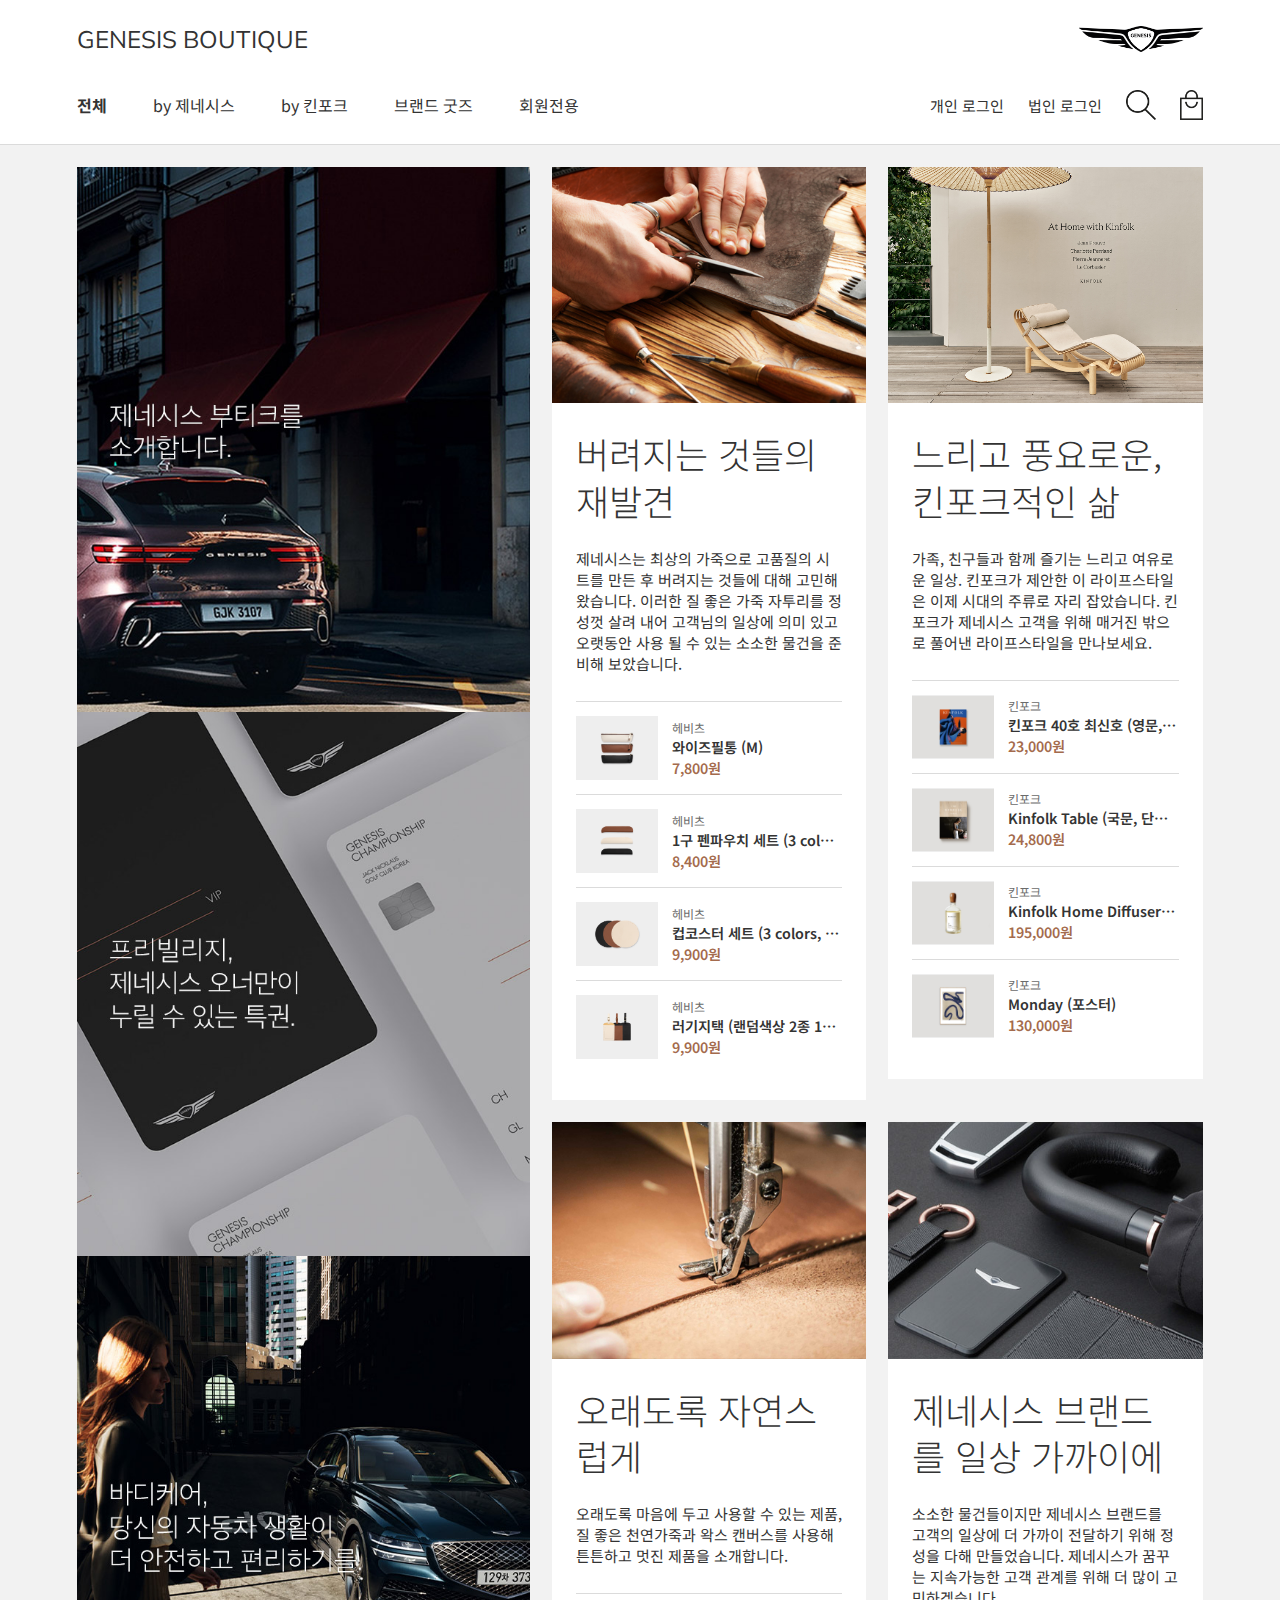
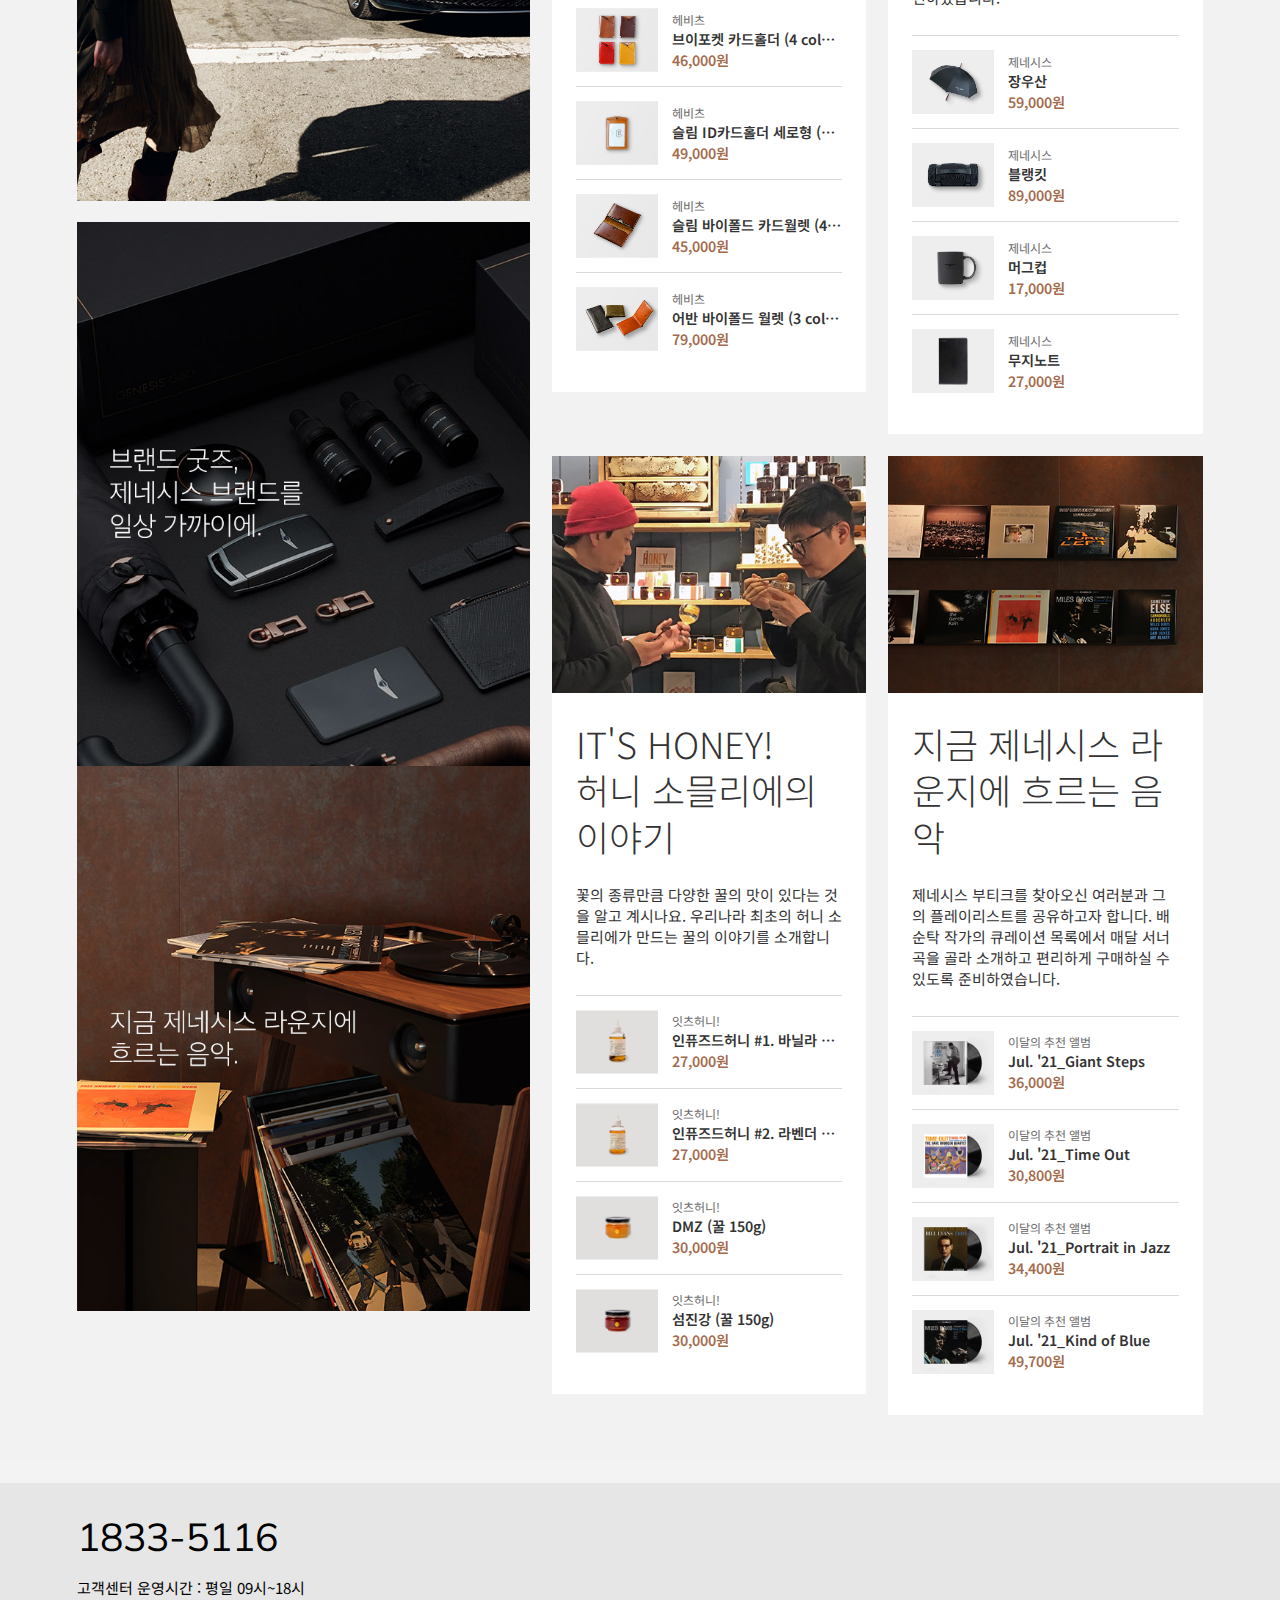
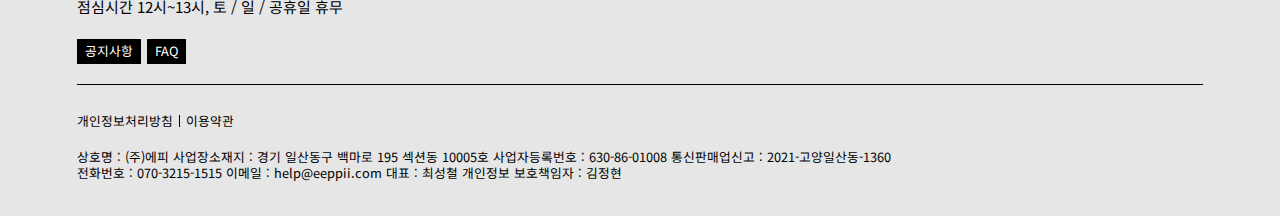
==== commit 4728898d: "footer 작업" ====
--- a/index.html
+++ b/index.html
@@ -487,46 +487,46 @@
 					</section>
 				</div>
 			</div>
-			<footer class="footer">
-				<div class="inner">
-					<div class="business-info">
-						<strong class="business__call">1833-5116</strong>
-						<p>고객센터 운영시간 : 평일 09시~18시<br>점심시간 12시~13시, 토/일/공휴일 휴무</p>
-						<ul class="lst__board">
-							<li class="board__item">
-								<a href="#" class="board__link">
-									<span>공지사항</span>
-								</a>
-							</li>
-							<li class="board__item">
-								<a href="#" class="board__link">
-									<span>FAQ</span>
-								</a>
-							</li>
-						</ul>
-					</div>
-					<div class="terms">
-						<ul class="lst__terms">
-							<li class="terms__item">
-								<a href="" class="terms__link">
-									<span>개인정보처리방침</span>
-								</a>
-							</li>
-							<li class="terms__item">
-								<a href="" class="terms__link">
-									<span>이용약관</span>
-								</a>
-							</li>
-						</ul>
-						<address>
-							상호명 : (주)에피 사업장소재지 : 경기 일산동구 백마로 195 섹션동 10005호 사업자등록번호 : 630-86-01008 통신판매업신고 : 2021-고양일산동-1360
-							<br>
-							전화번호 : 070-3215-1515 이메일 : help@eeppii.com 대표 : 최성철 개인정보 보호책임자 : 김정현
-						</address>
-					</div>
+		</div>
+		<footer class="footer">
+			<div class="inner">
+				<div class="business-info">
+					<strong class="business__call">1833-5116</strong>
+					<p>고객센터 운영시간 : 평일 09시~18시<br>점심시간 12시~13시, 토 / 일 / 공휴일 휴무</p>
+					<ul class="lst__board">
+						<li class="board__item">
+							<a href="#" class="board__link">
+								<span>공지사항</span>
+							</a>
+						</li>
+						<li class="board__item">
+							<a href="#" class="board__link">
+								<span>FAQ</span>
+							</a>
+						</li>
+					</ul>
 				</div>
-			</footer>
-		</div>
+				<div class="terms">
+					<ul class="lst__terms">
+						<li class="terms__item">
+							<a href="#" class="terms__link">
+								<span>개인정보처리방침</span>
+							</a>
+						</li>
+						<li class="terms__item">
+							<a href="#" class="terms__link">
+								<span>이용약관</span>
+							</a>
+						</li>
+					</ul>
+					<address>
+						상호명 : (주)에피 사업장소재지 : 경기 일산동구 백마로 195 섹션동 10005호 사업자등록번호 : 630-86-01008 통신판매업신고 : 2021-고양일산동-1360
+						<br>
+						전화번호 : 070-3215-1515 이메일 : help@eeppii.com 대표 : 최성철 개인정보 보호책임자 : 김정현
+					</address>
+				</div>
+			</div>
+		</footer>
 	</div>
 </body>
 
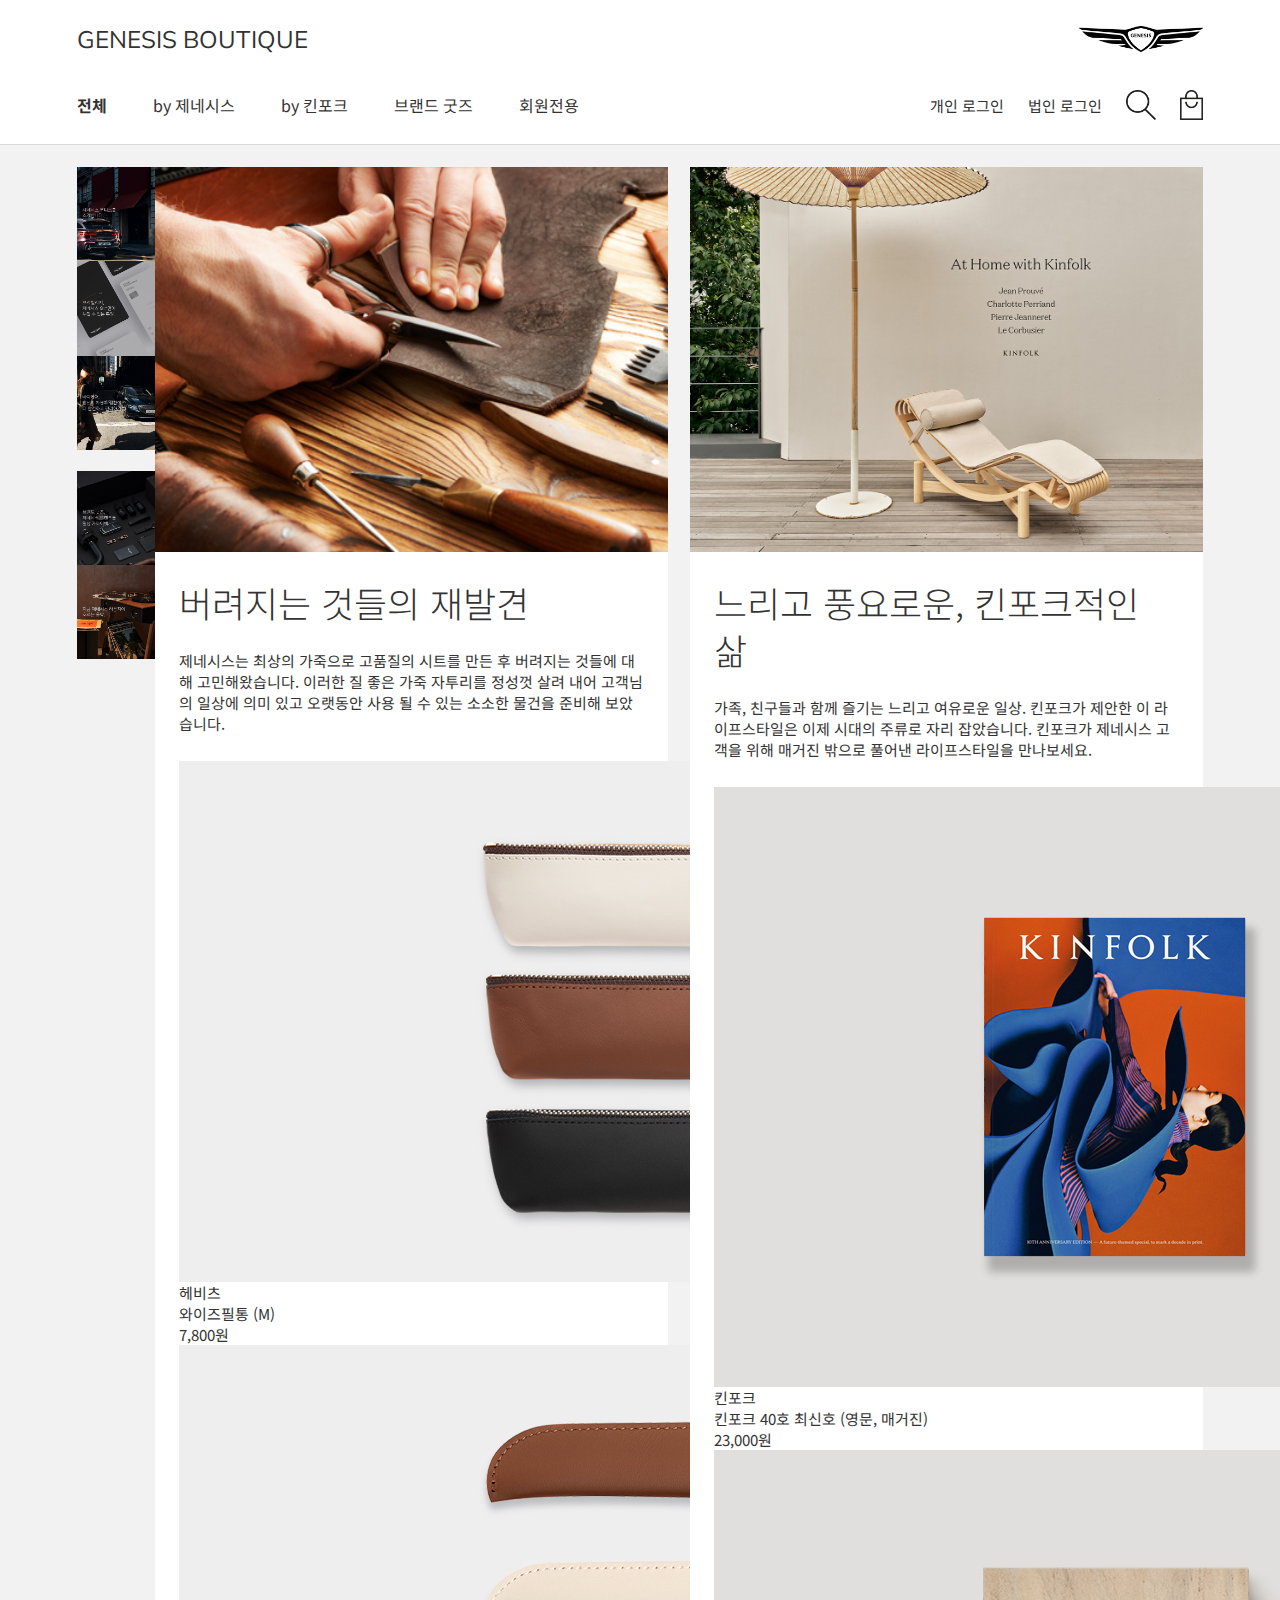
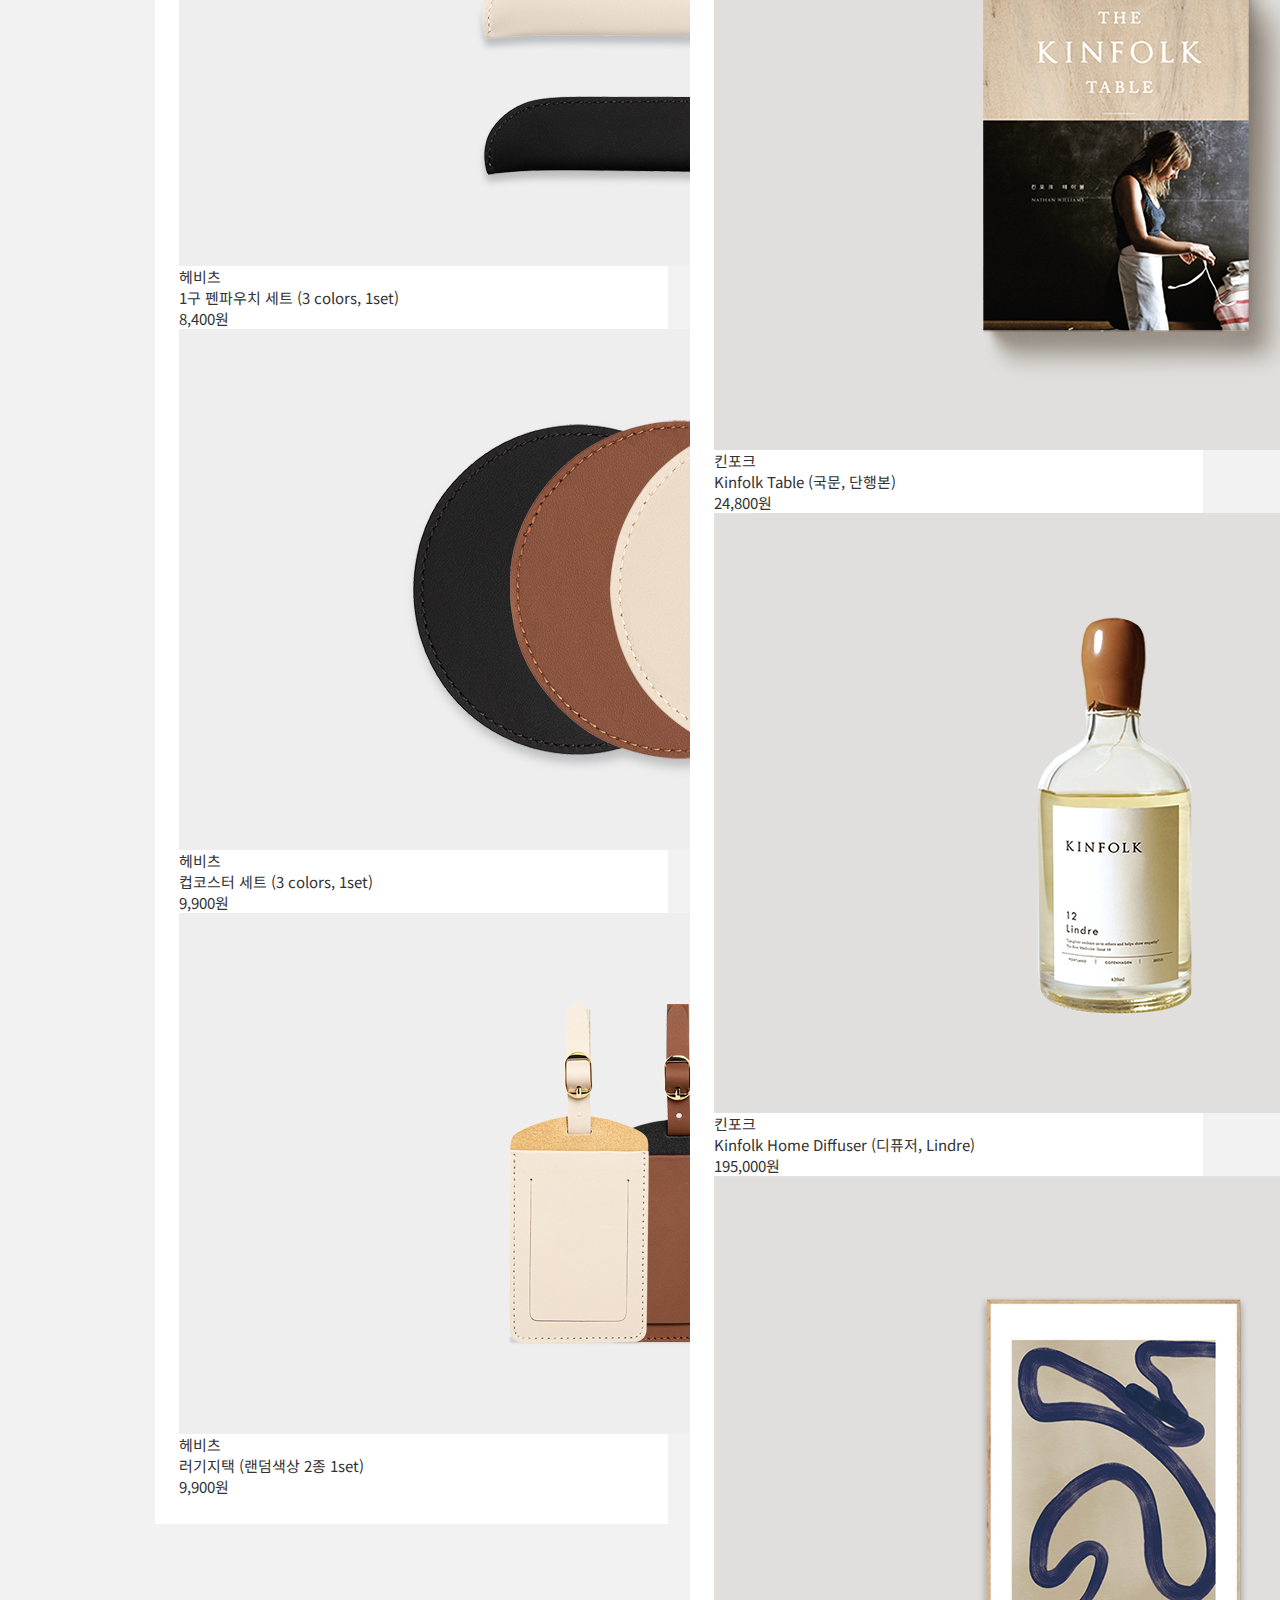
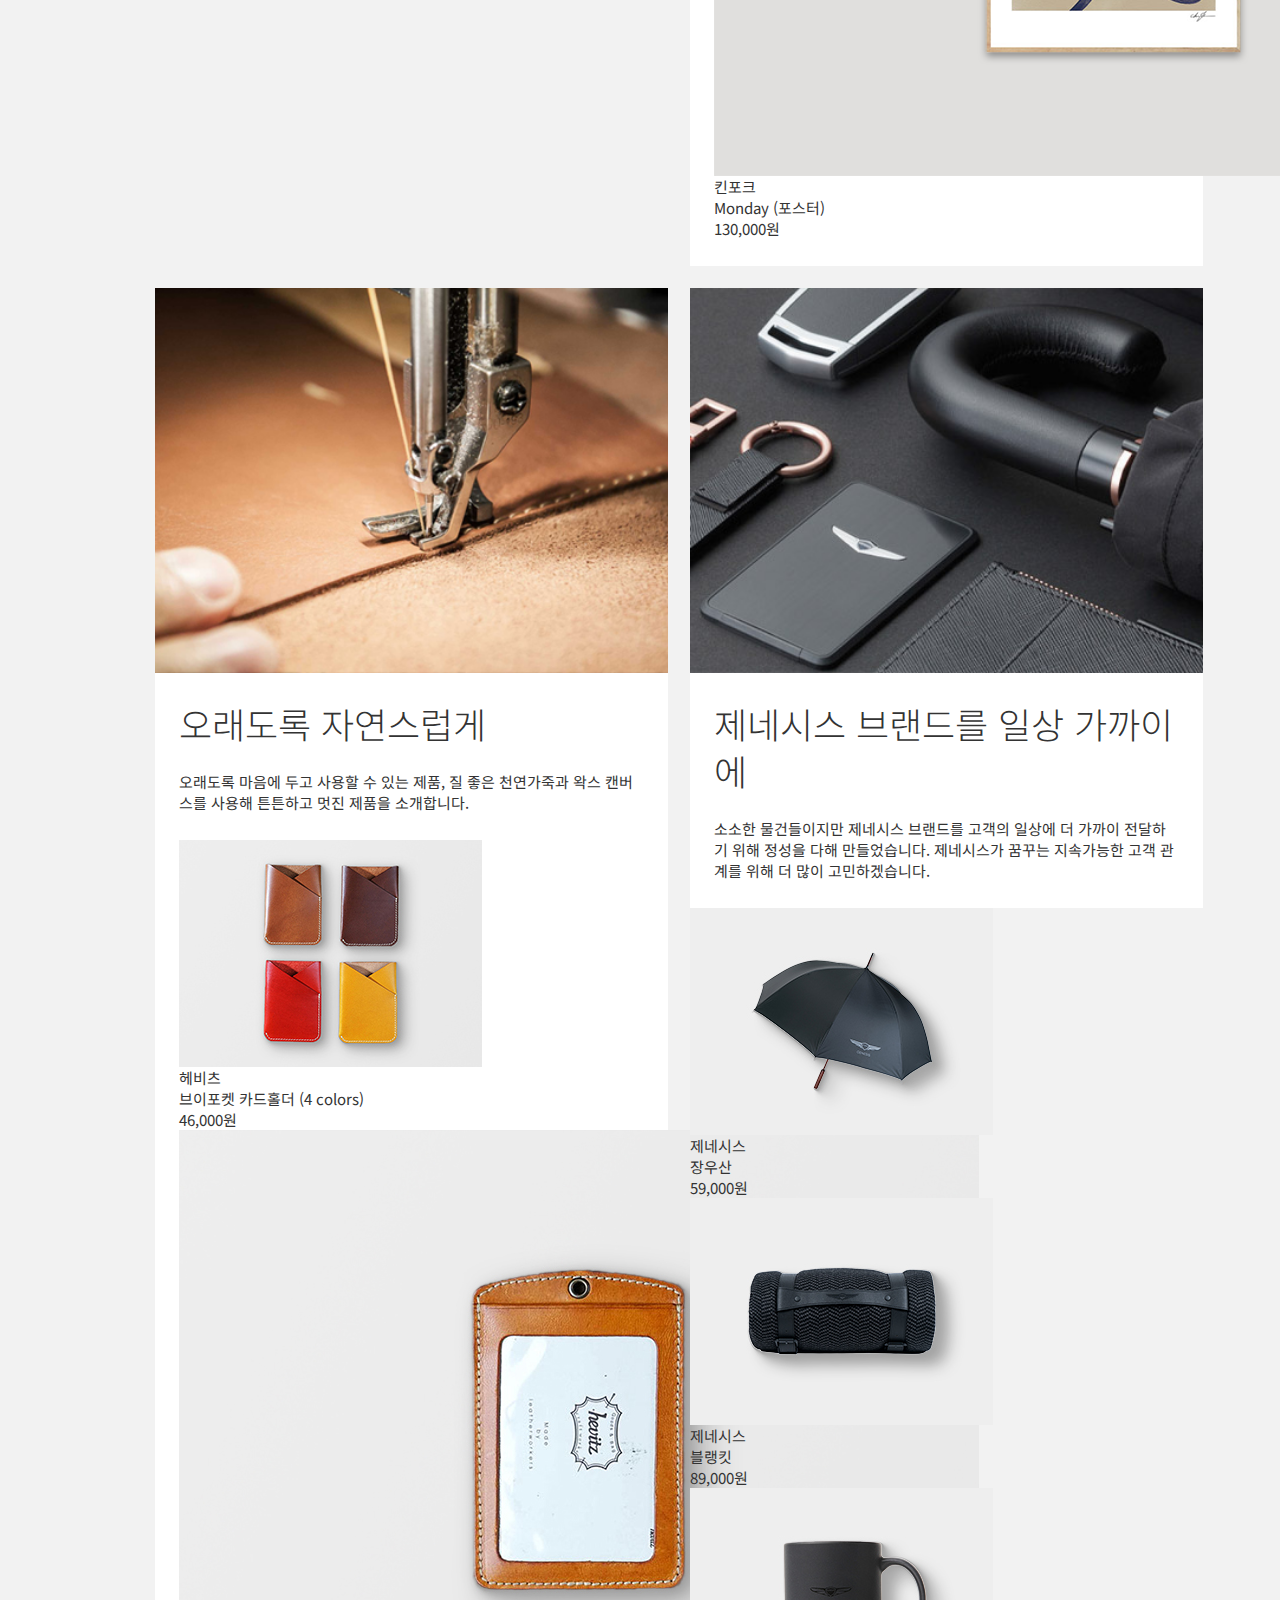
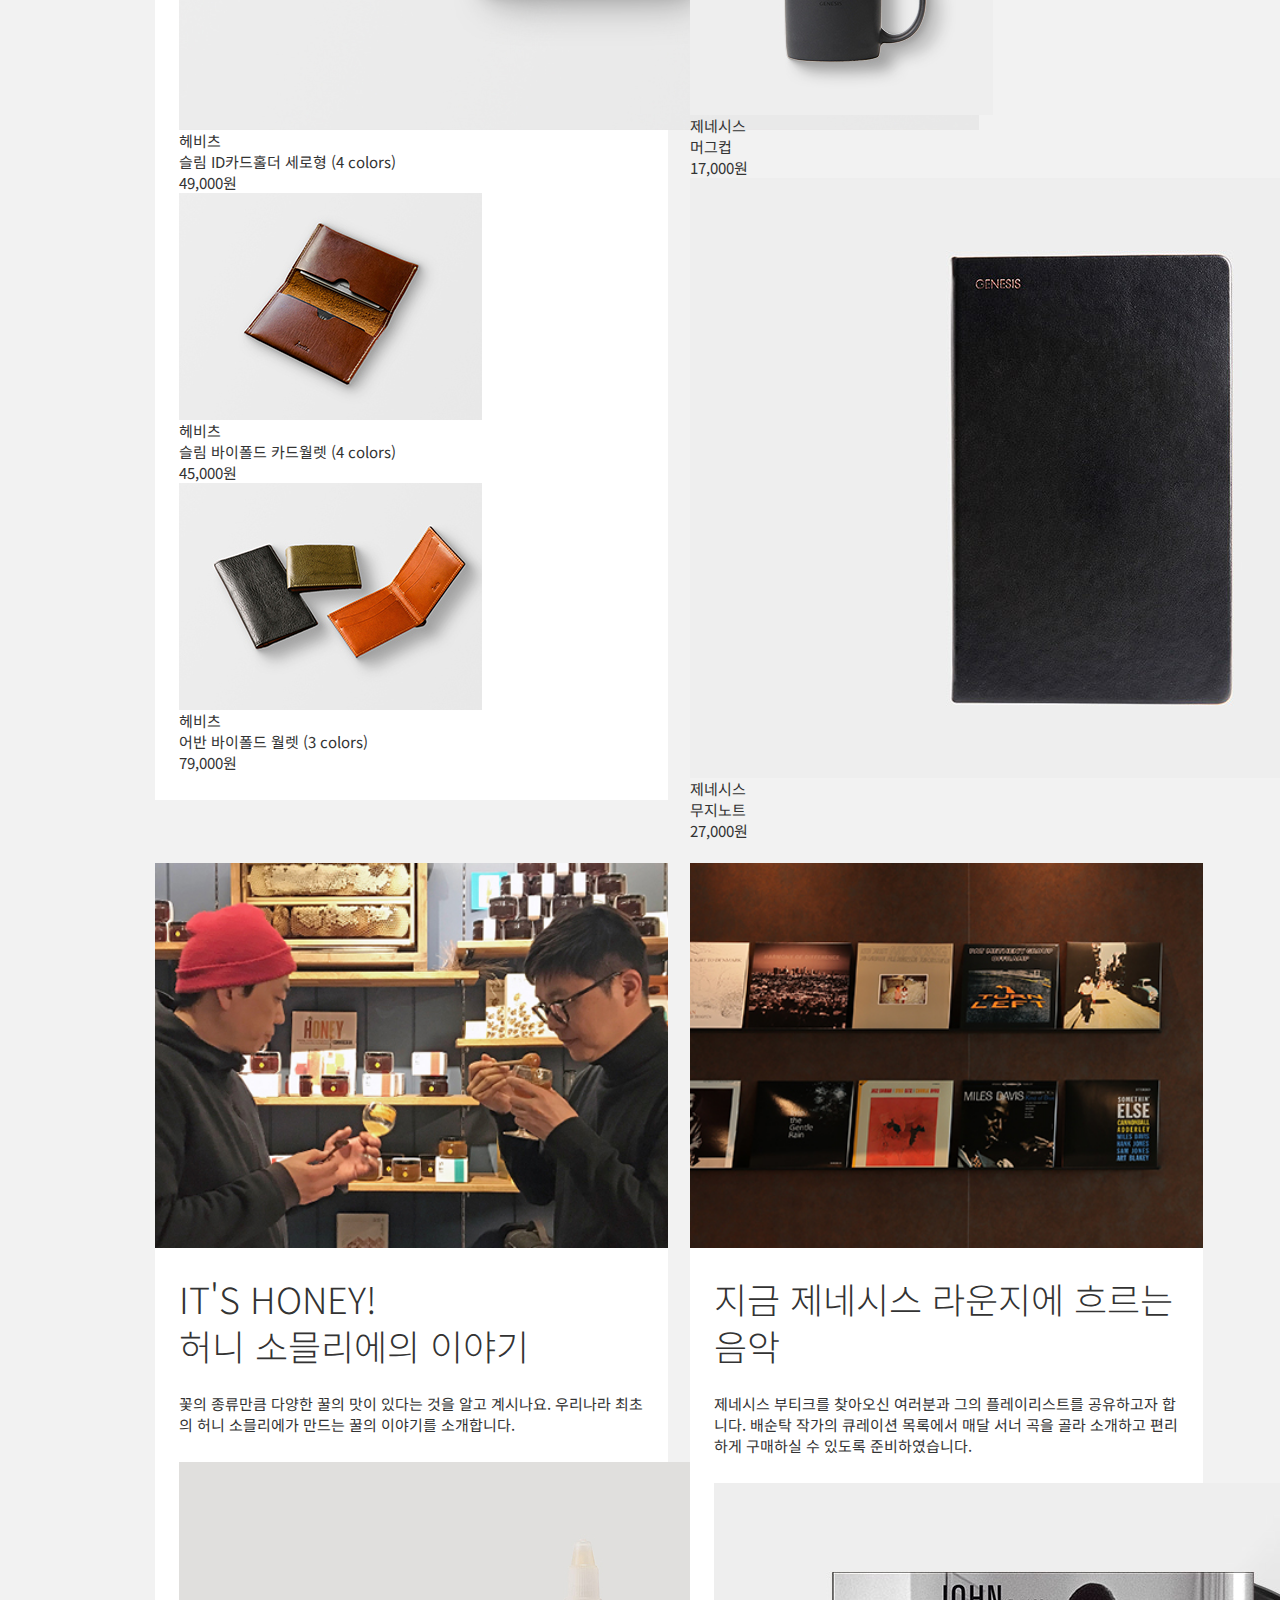
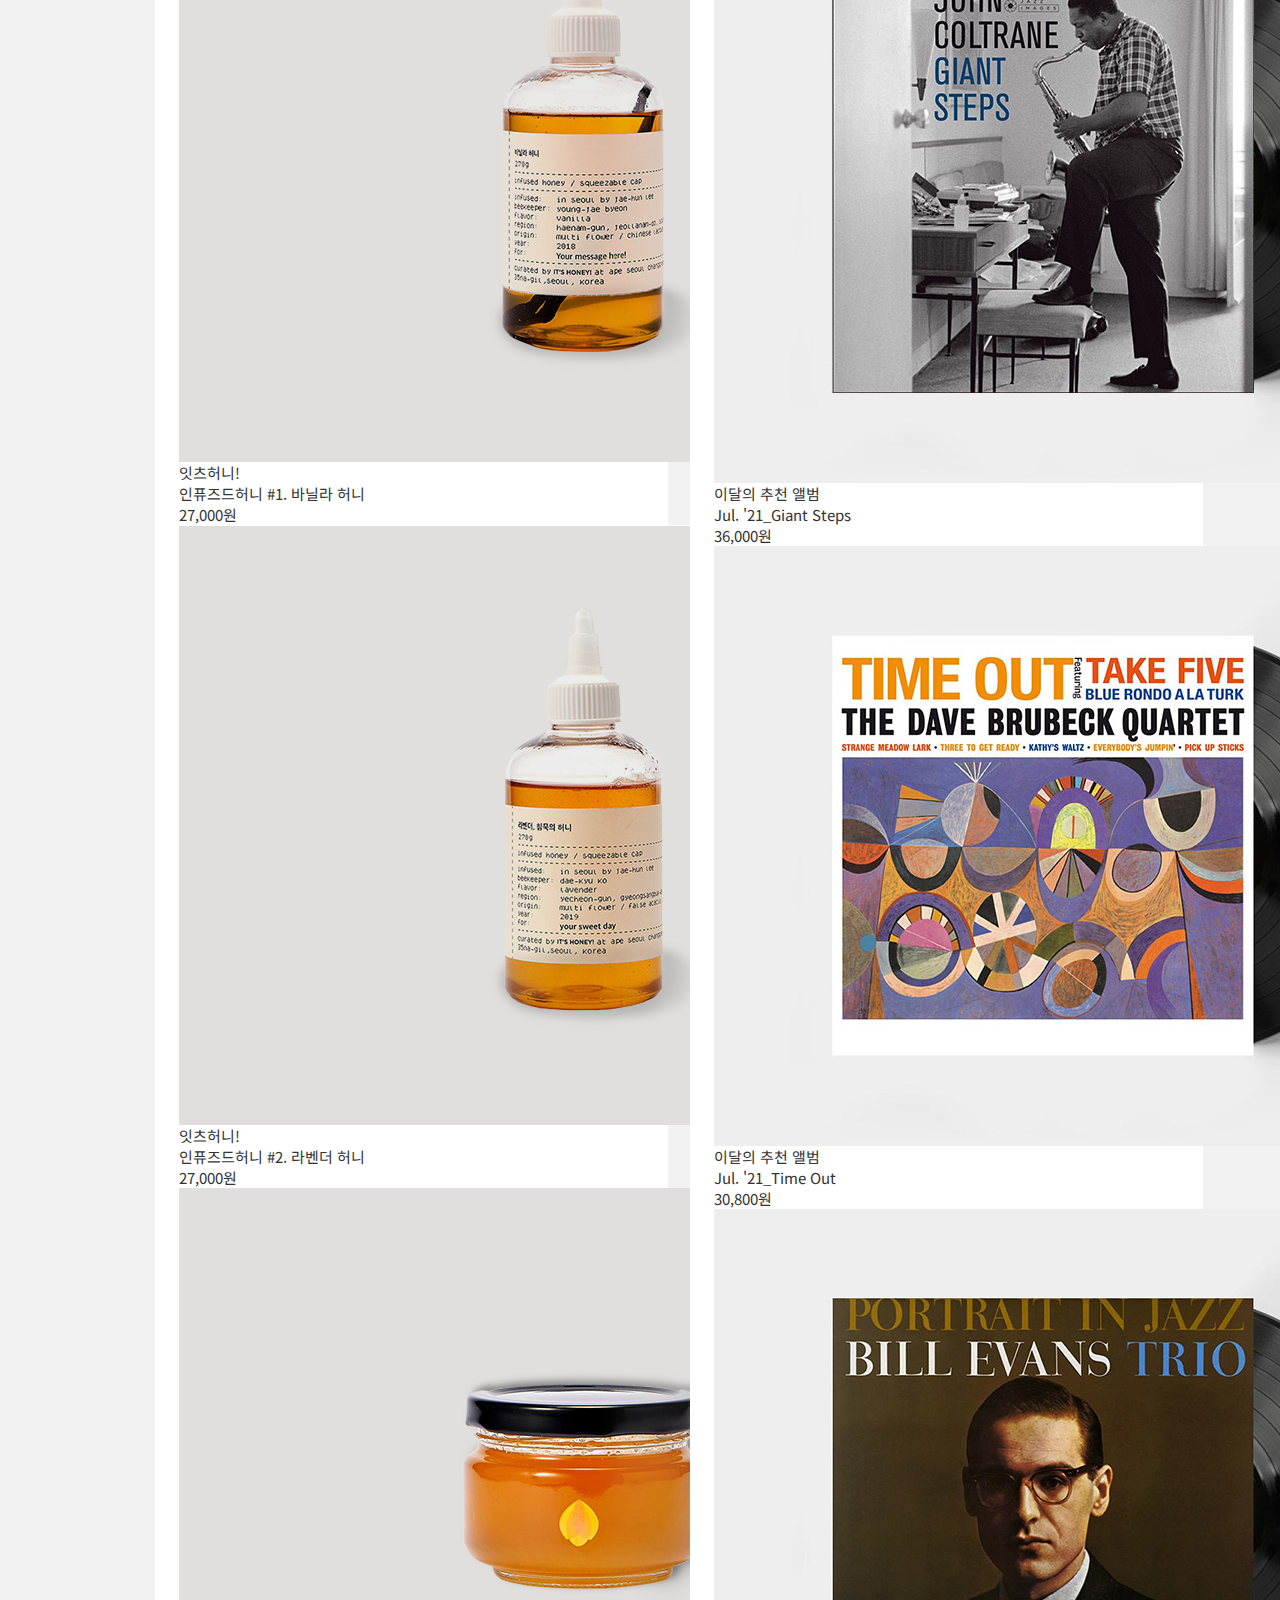
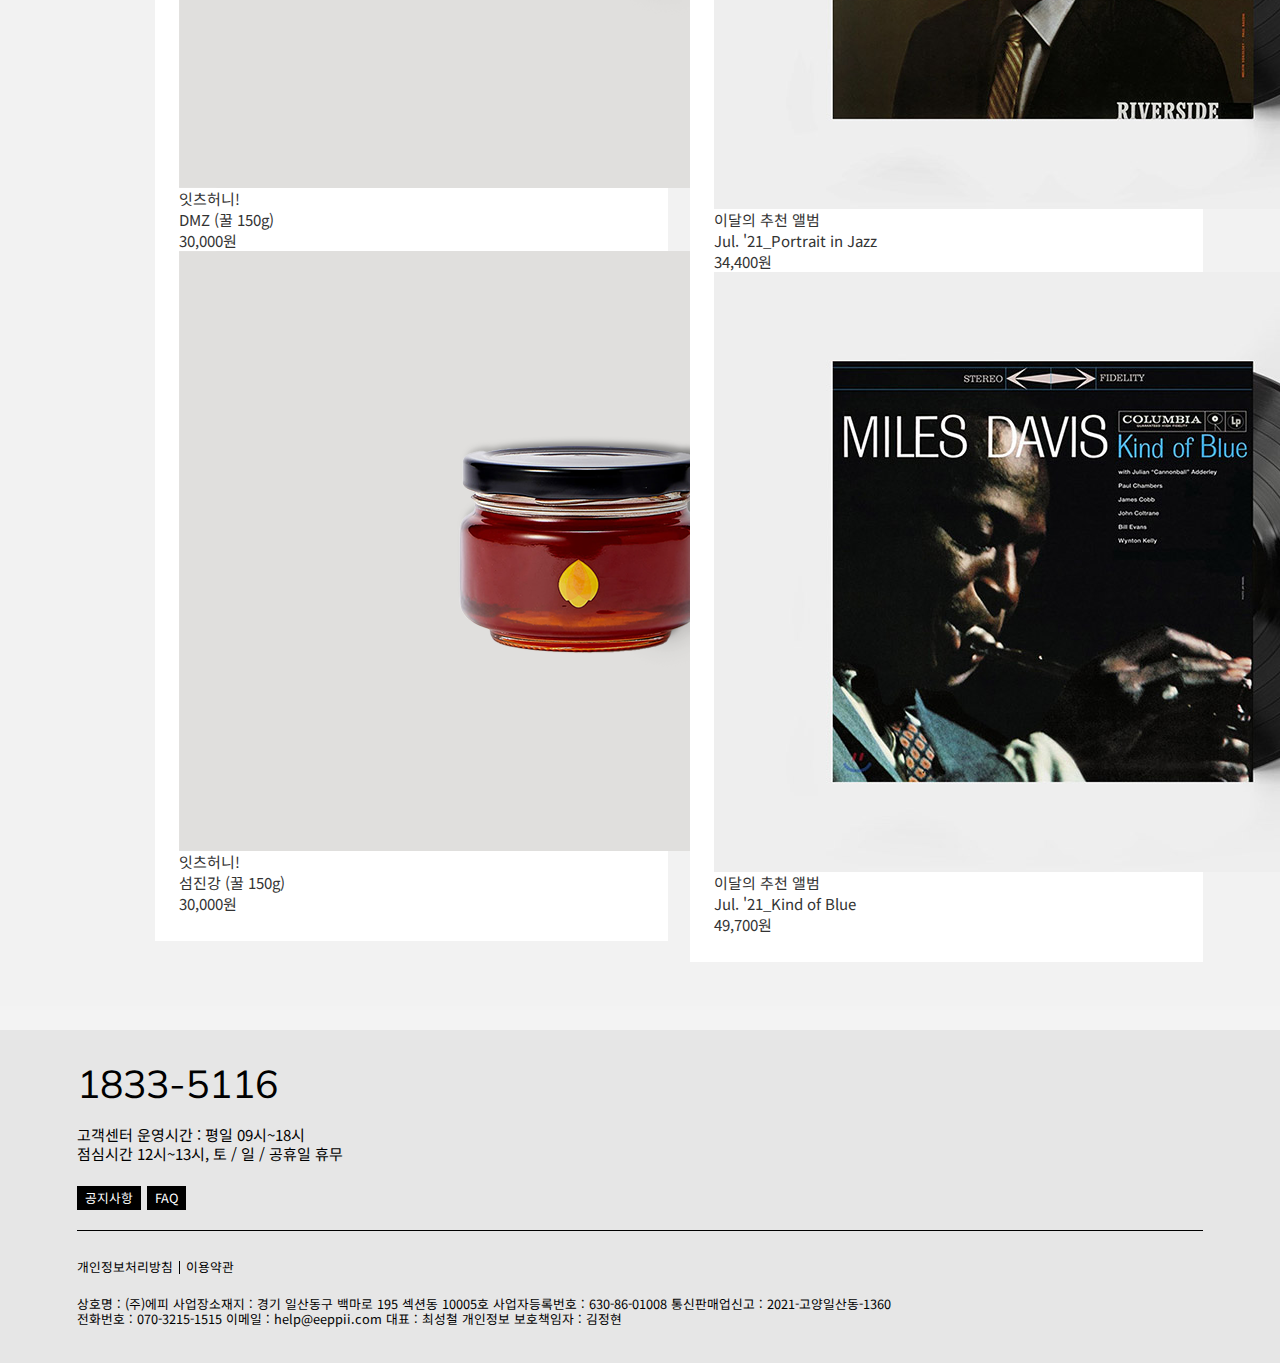
==== commit c4549b9f: "class 이름 수정" ====
--- a/index.html
+++ b/index.html
@@ -28,7 +28,7 @@
 								</a>
 							</li>
 							<li class="gnb__item">
-								<a href="index.html" class="gnb__link">
+								<a href="genesis/genesis.html" class="gnb__link">
 									<span>by 제네시스</span>
 								</a>
 							</li>
@@ -74,10 +74,10 @@
 				</div>
 			</div>
 		</header>
-		<div class="container">
+		<div class="container main-container">
 			<div class="inner">
 				<div class="container__wrap">
-					<section class="section section__banner">
+					<section class="section section__banners">
 						<div class="lst__banner">
 							<article class="banner__item">
 								<a href="#" class="banner__link">
@@ -111,7 +111,7 @@
 							</article>
 						</div>
 					</section>
-					<section class="section section__contents">
+					<section class="section section__main-contents">
 						<div class="lst__cards">
 							<article class="cards__item">
 								<a href="#" class="card__link">
@@ -125,51 +125,51 @@
 									</div>
 								</a>
 								<ul class="lst__products">
-									<li class="products__item">
-										<a href="#" class="products__link">
-											<div class="product__img">
+									<li class="card-products__item">
+										<a href="#" class="card-products__link">
+											<div class="card-product__img">
 												<img src="images/main/list_1-1.jpg" alt="">
 											</div>
-											<div class="product__info">
-												<p class="product__brand">헤비츠</p>
-												<p class="product__name">와이즈필통 (M)</p>
-												<p class="product__price">7,800원</p>
-											</div>
-										</a>
-									</li>
-									<li class="products__item">
-										<a href="#" class="products__link">
-											<div class="product__img">
+											<div class="card-product__info">
+												<p class="card-product__brand">헤비츠</p>
+												<p class="card-product__name">와이즈필통 (M)</p>
+												<p class="card-product__price">7,800원</p>
+											</div>
+										</a>
+									</li>
+									<li class="card-products__item">
+										<a href="#" class="card-products__link">
+											<div class="card-product__img">
 												<img src="images/main/list_1-2.jpg" alt="">
 											</div>
-											<div class="product__info">
-												<p class="product__brand">헤비츠</p>
-												<p class="product__name">1구 펜파우치 세트 (3 colors, 1set)</p>
-												<p class="product__price">8,400원</p>
-											</div>
-										</a>
-									</li>
-									<li class="products__item">
-										<a href="#" class="products__link">
-											<div class="product__img">
+											<div class="card-product__info">
+												<p class="card-product__brand">헤비츠</p>
+												<p class="card-product__name">1구 펜파우치 세트 (3 colors, 1set)</p>
+												<p class="card-product__price">8,400원</p>
+											</div>
+										</a>
+									</li>
+									<li class="card-products__item">
+										<a href="#" class="card-products__link">
+											<div class="card-product__img">
 												<img src="images/main/list_1-3.jpg" alt="">
 											</div>
-											<div class="product__info">
-												<p class="product__brand">헤비츠</p>
-												<p class="product__name">컵코스터 세트 (3 colors, 1set)</p>
-												<p class="product__price">9,900원</p>
-											</div>
-										</a>
-									</li>
-									<li class="products__item">
-										<a href="#" class="products__link">
-											<div class="product__img">
+											<div class="card-product__info">
+												<p class="card-product__brand">헤비츠</p>
+												<p class="card-product__name">컵코스터 세트 (3 colors, 1set)</p>
+												<p class="card-product__price">9,900원</p>
+											</div>
+										</a>
+									</li>
+									<li class="card-products__item">
+										<a href="#" class="card-products__link">
+											<div class="card-product__img">
 												<img src="images/main/list_1-4.jpg" alt="">
 											</div>
-											<div class="product__info">
-												<p class="product__brand">헤비츠</p>
-												<p class="product__name">러기지택 (랜덤색상 2종 1set)</p>
-												<p class="product__price">9,900원</p>
+											<div class="card-product__info">
+												<p class="card-product__brand">헤비츠</p>
+												<p class="card-product__name">러기지택 (랜덤색상 2종 1set)</p>
+												<p class="card-product__price">9,900원</p>
 											</div>
 										</a>
 									</li>
@@ -187,51 +187,51 @@
 									</div>
 								</a>
 								<ul class="lst__products">
-									<li class="products__item">
-										<a href="#" class="products__link">
-											<div class="product__img">
+									<li class="card-products__item">
+										<a href="#" class="card-products__link">
+											<div class="card-product__img">
 												<img src="images/main/list_2-1.png" alt="">
 											</div>
-											<div class="product__info">
-												<p class="product__brand">킨포크</p>
-												<p class="product__name">킨포크 40호 최신호 (영문, 매거진)</p>
-												<p class="product__price">23,000원</p>
-											</div>
-										</a>
-									</li>
-									<li class="products__item">
-										<a href="#" class="products__link">
-											<div class="product__img">
+											<div class="card-product__info">
+												<p class="card-product__brand">킨포크</p>
+												<p class="card-product__name">킨포크 40호 최신호 (영문, 매거진)</p>
+												<p class="card-product__price">23,000원</p>
+											</div>
+										</a>
+									</li>
+									<li class="card-products__item">
+										<a href="#" class="card-products__link">
+											<div class="card-product__img">
 												<img src="images/main/list_2-2.png" alt="">
 											</div>
-											<div class="product__info">
-												<p class="product__brand">킨포크</p>
-												<p class="product__name">Kinfolk Table (국문, 단행본)</p>
-												<p class="product__price">24,800원</p>
-											</div>
-										</a>
-									</li>
-									<li class="products__item">
-										<a href="#" class="products__link">
-											<div class="product__img">
+											<div class="card-product__info">
+												<p class="card-product__brand">킨포크</p>
+												<p class="card-product__name">Kinfolk Table (국문, 단행본)</p>
+												<p class="card-product__price">24,800원</p>
+											</div>
+										</a>
+									</li>
+									<li class="card-products__item">
+										<a href="#" class="card-products__link">
+											<div class="card-product__img">
 												<img src="images/main/list_2-3.png" alt="">
 											</div>
-											<div class="product__info">
-												<p class="product__brand">킨포크</p>
-												<p class="product__name">Kinfolk Home Diffuser (디퓨저, Lindre)</p>
-												<p class="product__price">195,000원</p>
-											</div>
-										</a>
-									</li>
-									<li class="products__item">
-										<a href="#" class="products__link">
-											<div class="product__img">
+											<div class="card-product__info">
+												<p class="card-product__brand">킨포크</p>
+												<p class="card-product__name">Kinfolk Home Diffuser (디퓨저, Lindre)</p>
+												<p class="card-product__price">195,000원</p>
+											</div>
+										</a>
+									</li>
+									<li class="card-products__item">
+										<a href="#" class="card-products__link">
+											<div class="card-product__img">
 												<img src="images/main/list_2-4.png" alt="">
 											</div>
-											<div class="product__info">
-												<p class="product__brand">킨포크</p>
-												<p class="product__name">Monday (포스터)</p>
-												<p class="product__price">130,000원</p>
+											<div class="card-product__info">
+												<p class="card-product__brand">킨포크</p>
+												<p class="card-product__name">Monday (포스터)</p>
+												<p class="card-product__price">130,000원</p>
 											</div>
 										</a>
 									</li>
@@ -248,51 +248,51 @@
 									</div>
 								</a>
 								<ul class="lst__products">
-									<li class="products__item">
-										<a href="#" class="products__link">
-											<div class="product__img">
+									<li class="card-products__item">
+										<a href="#" class="card-products__link">
+											<div class="card-product__img">
 												<img src="images/main/list_3-1.jpg" alt="">
 											</div>
-											<div class="product__info">
-												<p class="product__brand">헤비츠</p>
-												<p class="product__name">브이포켓 카드홀더 (4 colors)</p>
-												<p class="product__price">46,000원</p>
-											</div>
-										</a>
-									</li>
-									<li class="products__item">
-										<a href="#" class="products__link">
-											<div class="product__img">
+											<div class="card-product__info">
+												<p class="card-product__brand">헤비츠</p>
+												<p class="card-product__name">브이포켓 카드홀더 (4 colors)</p>
+												<p class="card-product__price">46,000원</p>
+											</div>
+										</a>
+									</li>
+									<li class="card-products__item">
+										<a href="#" class="card-products__link">
+											<div class="card-product__img">
 												<img src="images/main/list_3-2.jpg" alt="">
 											</div>
-											<div class="product__info">
-												<p class="product__brand">헤비츠</p>
-												<p class="product__name">슬림 ID카드홀더 세로형 (4 colors)</p>
-												<p class="product__price">49,000원</p>
-											</div>
-										</a>
-									</li>
-									<li class="products__item">
-										<a href="#" class="products__link">
-											<div class="product__img">
+											<div class="card-product__info">
+												<p class="card-product__brand">헤비츠</p>
+												<p class="card-product__name">슬림 ID카드홀더 세로형 (4 colors)</p>
+												<p class="card-product__price">49,000원</p>
+											</div>
+										</a>
+									</li>
+									<li class="card-products__item">
+										<a href="#" class="card-products__link">
+											<div class="card-product__img">
 												<img src="images/main/list_3-3.jpg" alt="">
 											</div>
-											<div class="product__info">
-												<p class="product__brand">헤비츠</p>
-												<p class="product__name">슬림 바이폴드 카드월렛 (4 colors)</p>
-												<p class="product__price">45,000원</p>
-											</div>
-										</a>
-									</li>
-									<li class="products__item">
-										<a href="#" class="products__link">
-											<div class="product__img">
+											<div class="card-product__info">
+												<p class="card-product__brand">헤비츠</p>
+												<p class="card-product__name">슬림 바이폴드 카드월렛 (4 colors)</p>
+												<p class="card-product__price">45,000원</p>
+											</div>
+										</a>
+									</li>
+									<li class="card-products__item">
+										<a href="#" class="card-products__link">
+											<div class="card-product__img">
 												<img src="images/main/list_3-4.jpg" alt="">
 											</div>
-											<div class="product__info">
-												<p class="product__brand">헤비츠</p>
-												<p class="product__name">어반 바이폴드 월렛 (3 colors)</p>
-												<p class="product__price">79,000원</p>
+											<div class="card-product__info">
+												<p class="card-product__brand">헤비츠</p>
+												<p class="card-product__name">어반 바이폴드 월렛 (3 colors)</p>
+												<p class="card-product__price">79,000원</p>
 											</div>
 										</a>
 									</li>
@@ -309,52 +309,52 @@
 											관계를 위해 더 많이 고민하겠습니다.</p>
 									</div>
 								</a>
-								<ul class="lst__products">
-									<li class="products__item">
-										<a href="#" class="products__link">
-											<div class="product__img">
+								<ul class="lst__card-products">
+									<li class="card-products__item">
+										<a href="#" class="card-products__link">
+											<div class="card-product__img">
 												<img src="images/main/list_4-1.jpg" alt="">
 											</div>
-											<div class="product__info">
-												<p class="product__brand">제네시스</p>
-												<p class="product__name">장우산</p>
-												<p class="product__price">59,000원</p>
-											</div>
-										</a>
-									</li>
-									<li class="products__item">
-										<a href="#" class="products__link">
-											<div class="product__img">
+											<div class="card-product__info">
+												<p class="card-product__brand">제네시스</p>
+												<p class="card-product__name">장우산</p>
+												<p class="card-product__price">59,000원</p>
+											</div>
+										</a>
+									</li>
+									<li class="card-products__item">
+										<a href="#" class="card-products__link">
+											<div class="card-product__img">
 												<img src="images/main/list_4-2.jpg" alt="">
 											</div>
-											<div class="product__info">
-												<p class="product__brand">제네시스</p>
-												<p class="product__name">블랭킷</p>
-												<p class="product__price">89,000원</p>
-											</div>
-										</a>
-									</li>
-									<li class="products__item">
-										<a href="#" class="products__link">
-											<div class="product__img">
+											<div class="card-product__info">
+												<p class="card-product__brand">제네시스</p>
+												<p class="card-product__name">블랭킷</p>
+												<p class="card-product__price">89,000원</p>
+											</div>
+										</a>
+									</li>
+									<li class="card-products__item">
+										<a href="#" class="card-products__link">
+											<div class="card-product__img">
 												<img src="images/main/list_4-3.jpg" alt="">
 											</div>
-											<div class="product__info">
-												<p class="product__brand">제네시스</p>
-												<p class="product__name">머그컵</p>
-												<p class="product__price">17,000원</p>
-											</div>
-										</a>
-									</li>
-									<li class="products__item">
-										<a href="#" class="products__link">
-											<div class="product__img">
+											<div class="card-product__info">
+												<p class="card-product__brand">제네시스</p>
+												<p class="card-product__name">머그컵</p>
+												<p class="card-product__price">17,000원</p>
+											</div>
+										</a>
+									</li>
+									<li class="card-products__item">
+										<a href="#" class="card-products__link">
+											<div class="card-product__img">
 												<img src="images/main/list_4-4.jpg" alt="">
 											</div>
-											<div class="product__info">
-												<p class="product__brand">제네시스</p>
-												<p class="product__name">무지노트</p>
-												<p class="product__price">27,000원</p>
+											<div class="card-product__info">
+												<p class="card-product__brand">제네시스</p>
+												<p class="card-product__name">무지노트</p>
+												<p class="card-product__price">27,000원</p>
 											</div>
 										</a>
 									</li>
@@ -371,51 +371,51 @@
 									</div>
 								</a>
 								<ul class="lst__products">
-									<li class="products__item">
-										<a href="#" class="products__link">
-											<div class="product__img">
+									<li class="card-products__item">
+										<a href="#" class="card-products__link">
+											<div class="card-product__img">
 												<img src="images/main/list_5-1.jpg" alt="">
 											</div>
-											<div class="product__info">
-												<p class="product__brand">잇츠허니!</p>
-												<p class="product__name">인퓨즈드허니 #1. 바닐라 허니</p>
-												<p class="product__price">27,000원</p>
-											</div>
-										</a>
-									</li>
-									<li class="products__item">
-										<a href="#" class="products__link">
-											<div class="product__img">
+											<div class="card-product__info">
+												<p class="card-product__brand">잇츠허니!</p>
+												<p class="card-product__name">인퓨즈드허니 #1. 바닐라 허니</p>
+												<p class="card-product__price">27,000원</p>
+											</div>
+										</a>
+									</li>
+									<li class="card-products__item">
+										<a href="#" class="card-products__link">
+											<div class="card-product__img">
 												<img src="images/main/list_5-2.jpg" alt="">
 											</div>
-											<div class="product__info">
-												<p class="product__brand">잇츠허니!</p>
-												<p class="product__name">인퓨즈드허니 #2. 라벤더 허니</p>
-												<p class="product__price">27,000원</p>
-											</div>
-										</a>
-									</li>
-									<li class="products__item">
-										<a href="#" class="products__link">
-											<div class="product__img">
+											<div class="card-product__info">
+												<p class="card-product__brand">잇츠허니!</p>
+												<p class="card-product__name">인퓨즈드허니 #2. 라벤더 허니</p>
+												<p class="card-product__price">27,000원</p>
+											</div>
+										</a>
+									</li>
+									<li class="card-products__item">
+										<a href="#" class="card-products__link">
+											<div class="card-product__img">
 												<img src="images/main/list_5-3.png" alt="">
 											</div>
-											<div class="product__info">
-												<p class="product__brand">잇츠허니!</p>
-												<p class="product__name">DMZ (꿀 150g)</p>
-												<p class="product__price">30,000원</p>
-											</div>
-										</a>
-									</li>
-									<li class="products__item">
-										<a href="#" class="products__link">
-											<div class="product__img">
+											<div class="card-product__info">
+												<p class="card-product__brand">잇츠허니!</p>
+												<p class="card-product__name">DMZ (꿀 150g)</p>
+												<p class="card-product__price">30,000원</p>
+											</div>
+										</a>
+									</li>
+									<li class="card-products__item">
+										<a href="#" class="card-products__link">
+											<div class="card-product__img">
 												<img src="images/main/list_5-4.png" alt="">
 											</div>
-											<div class="product__info">
-												<p class="product__brand">잇츠허니!</p>
-												<p class="product__name">섬진강 (꿀 150g)</p>
-												<p class="product__price">30,000원</p>
+											<div class="card-product__info">
+												<p class="card-product__brand">잇츠허니!</p>
+												<p class="card-product__name">섬진강 (꿀 150g)</p>
+												<p class="card-product__price">30,000원</p>
 											</div>
 										</a>
 									</li>
@@ -433,51 +433,51 @@
 									</div>
 								</a>
 								<ul class="lst__products">
-									<li class="products__item">
-										<a href="#" class="products__link">
-											<div class="product__img">
+									<li class="card-products__item">
+										<a href="#" class="card-products__link">
+											<div class="card-product__img">
 												<img src="images/main/list_6-1.jpg" alt="">
 											</div>
-											<div class="product__info">
-												<p class="product__brand">이달의 추천 앨범</p>
-												<p class="product__name">Jul. '21_Giant Steps</p>
-												<p class="product__price">36,000원</p>
-											</div>
-										</a>
-									</li>
-									<li class="products__item">
-										<a href="#" class="products__link">
-											<div class="product__img">
+											<div class="card-product__info">
+												<p class="card-product__brand">이달의 추천 앨범</p>
+												<p class="card-product__name">Jul. '21_Giant Steps</p>
+												<p class="card-product__price">36,000원</p>
+											</div>
+										</a>
+									</li>
+									<li class="card-products__item">
+										<a href="#" class="card-products__link">
+											<div class="card-product__img">
 												<img src="images/main/list_6-2.jpg" alt="">
 											</div>
-											<div class="product__info">
-												<p class="product__brand">이달의 추천 앨범</p>
-												<p class="product__name">Jul. '21_Time Out</p>
-												<p class="product__price">30,800원</p>
-											</div>
-										</a>
-									</li>
-									<li class="products__item">
-										<a href="#" class="products__link">
-											<div class="product__img">
+											<div class="card-product__info">
+												<p class="card-product__brand">이달의 추천 앨범</p>
+												<p class="card-product__name">Jul. '21_Time Out</p>
+												<p class="card-product__price">30,800원</p>
+											</div>
+										</a>
+									</li>
+									<li class="card-products__item">
+										<a href="#" class="card-products__link">
+											<div class="card-product__img">
 												<img src="images/main/list_6-3.jpg" alt="">
 											</div>
-											<div class="product__info">
-												<p class="product__brand">이달의 추천 앨범</p>
-												<p class="product__name">Jul. '21_Portrait in Jazz</p>
-												<p class="product__price">34,400원</p>
-											</div>
-										</a>
-									</li>
-									<li class="products__item">
-										<a href="#" class="products__link">
-											<div class="product__img">
+											<div class="card-product__info">
+												<p class="card-product__brand">이달의 추천 앨범</p>
+												<p class="card-product__name">Jul. '21_Portrait in Jazz</p>
+												<p class="card-product__price">34,400원</p>
+											</div>
+										</a>
+									</li>
+									<li class="card-products__item">
+										<a href="#" class="card-products__link">
+											<div class="card-product__img">
 												<img src="images/main/list_6-4.jpg" alt="">
 											</div>
-											<div class="product__info">
-												<p class="product__brand">이달의 추천 앨범</p>
-												<p class="product__name">Jul. '21_Kind of Blue</p>
-												<p class="product__price">49,700원</p>
+											<div class="card-product__info">
+												<p class="card-product__brand">이달의 추천 앨범</p>
+												<p class="card-product__name">Jul. '21_Kind of Blue</p>
+												<p class="card-product__price">49,700원</p>
 											</div>
 										</a>
 									</li>
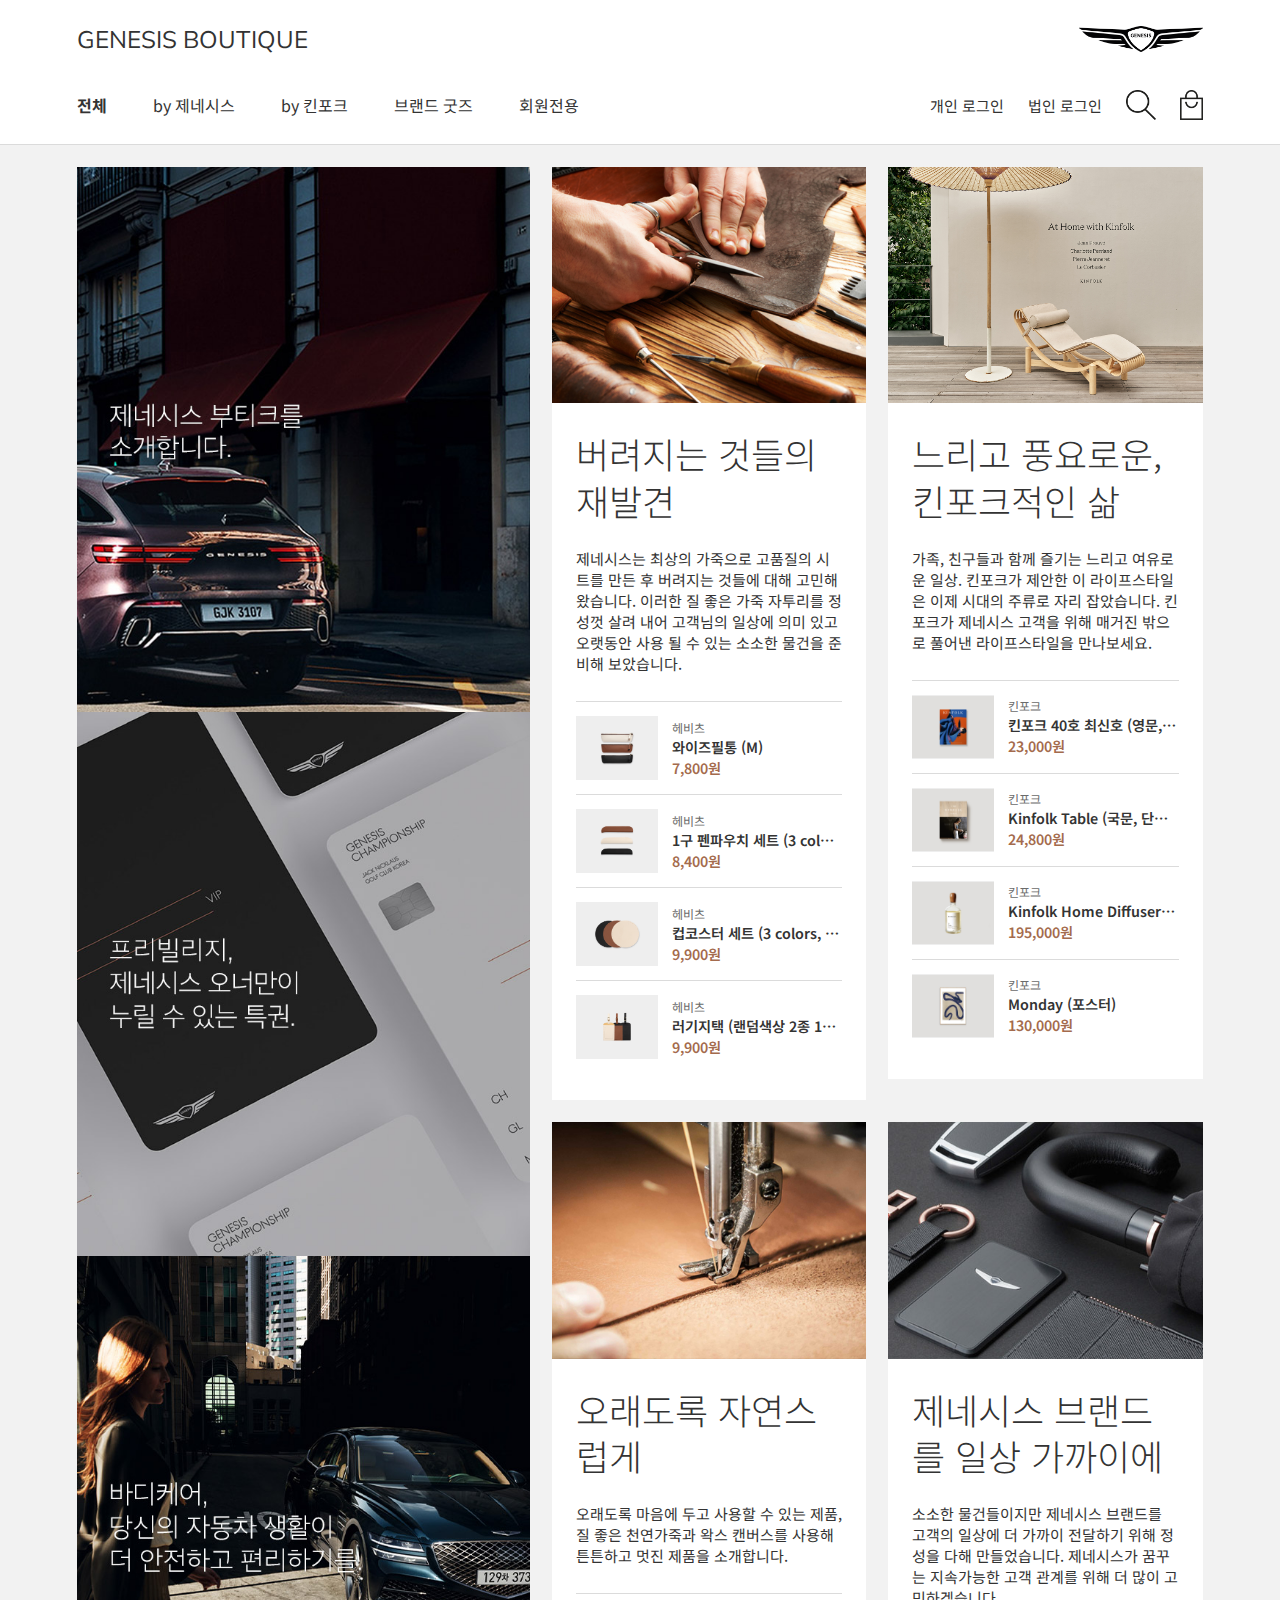
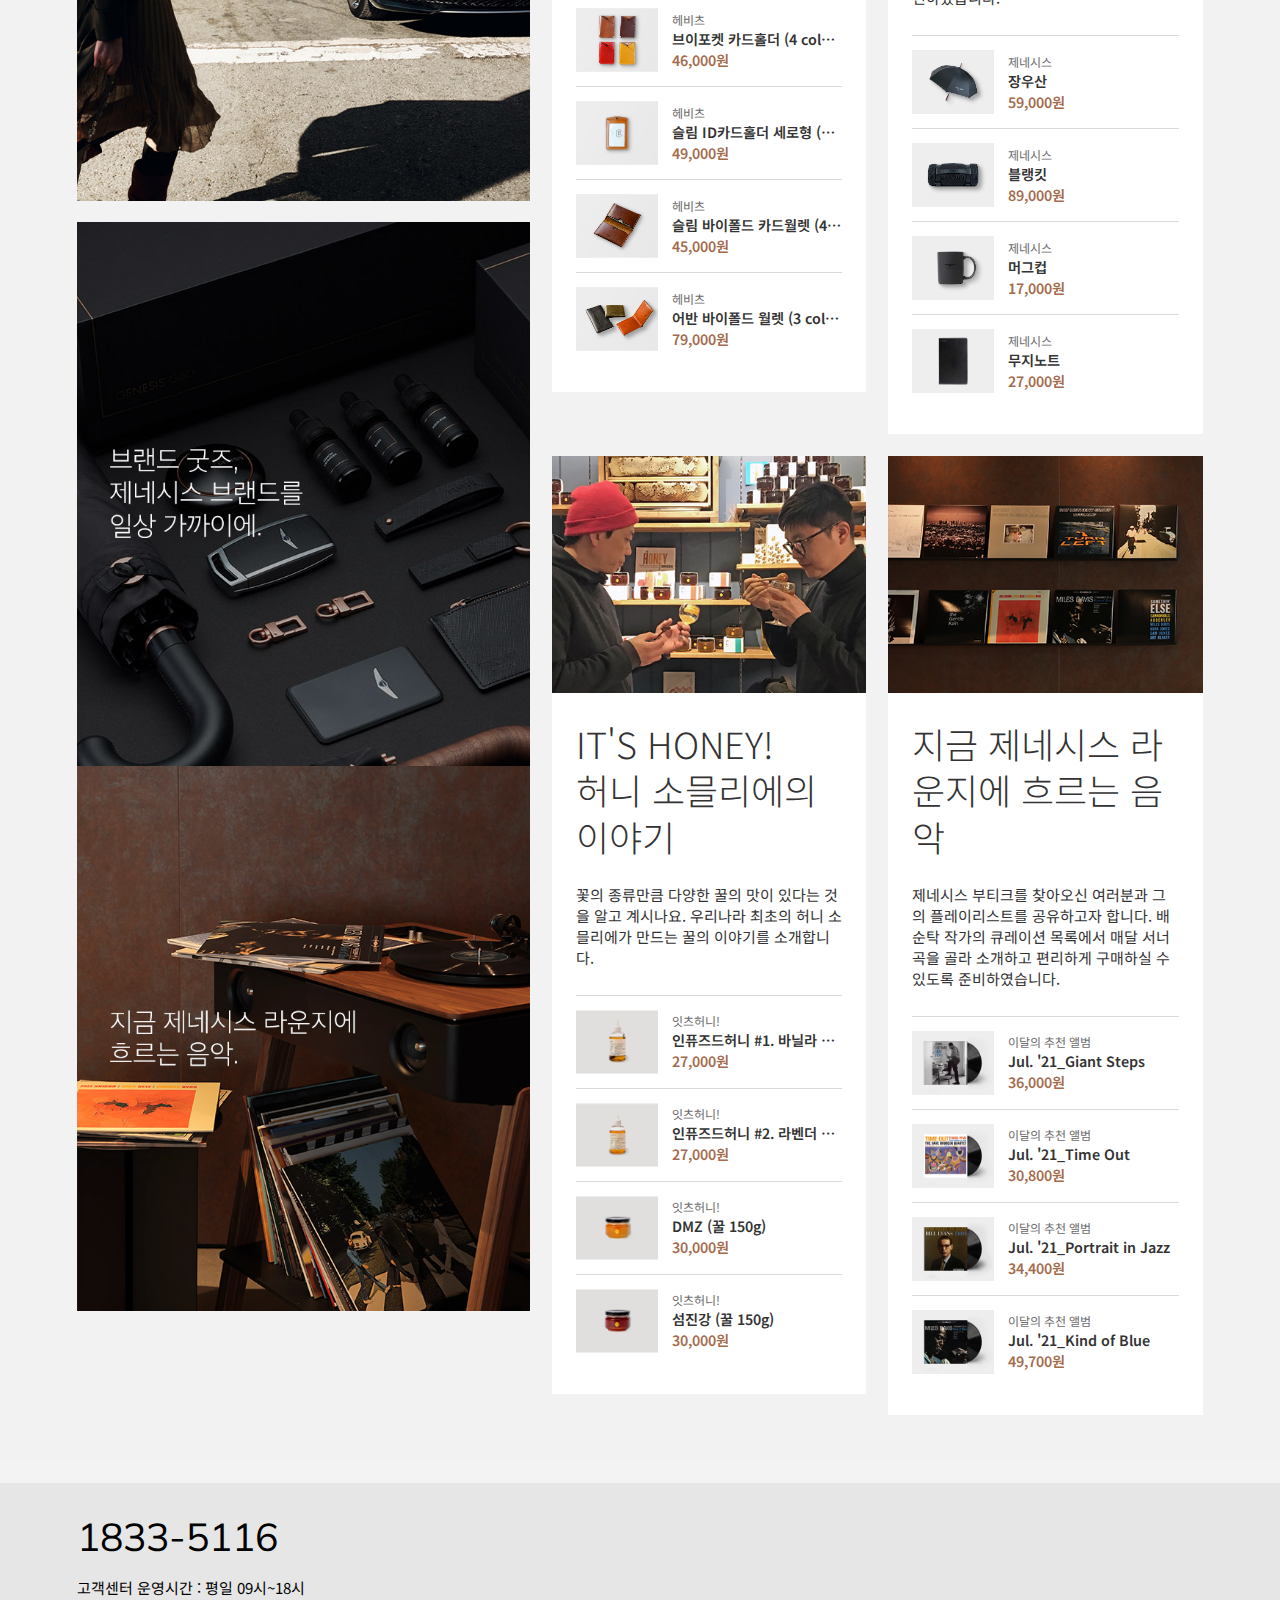
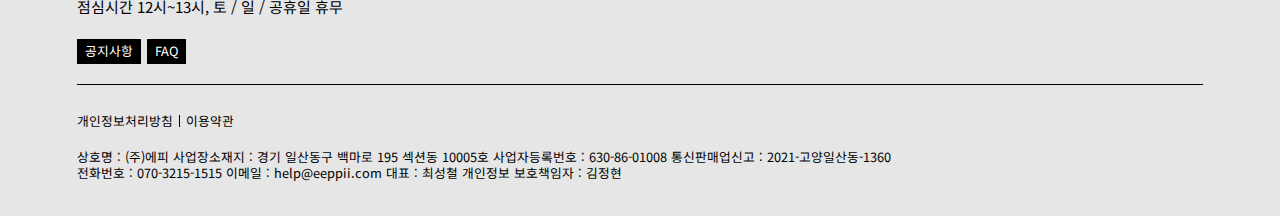
==== commit ea9da18d: "by제네시스 작업 - 관련 제품리스트 영역 작업 완료" ====
--- a/index.html
+++ b/index.html
@@ -124,7 +124,7 @@
 											고객님의 일상에 의미 있고 오랫동안 사용 될 수 있는 소소한 물건을 준비해 보았습니다.</p>
 									</div>
 								</a>
-								<ul class="lst__products">
+								<ul class="lst__card-products">
 									<li class="card-products__item">
 										<a href="#" class="card-products__link">
 											<div class="card-product__img">
@@ -186,7 +186,7 @@
 											고객을 위해 매거진 밖으로 풀어낸 라이프스타일을 만나보세요.</p>
 									</div>
 								</a>
-								<ul class="lst__products">
+								<ul class="lst__card-products">
 									<li class="card-products__item">
 										<a href="#" class="card-products__link">
 											<div class="card-product__img">
@@ -247,7 +247,7 @@
 										<p class="card__txt">오래도록 마음에 두고 사용할 수 있는 제품, 질 좋은 천연가죽과 왁스 캔버스를 사용해 튼튼하고 멋진 제품을 소개합니다.</p>
 									</div>
 								</a>
-								<ul class="lst__products">
+								<ul class="lst__card-products">
 									<li class="card-products__item">
 										<a href="#" class="card-products__link">
 											<div class="card-product__img">
@@ -370,7 +370,7 @@
 										<p class="card__txt">꽃의 종류만큼 다양한 꿀의 맛이 있다는 것을 알고 계시나요. 우리나라 최초의 허니 소믈리에가 만드는 꿀의 이야기를 소개합니다.</p>
 									</div>
 								</a>
-								<ul class="lst__products">
+								<ul class="lst__card-products">
 									<li class="card-products__item">
 										<a href="#" class="card-products__link">
 											<div class="card-product__img">
@@ -432,7 +432,7 @@
 											편리하게 구매하실 수 있도록 준비하였습니다.</p>
 									</div>
 								</a>
-								<ul class="lst__products">
+								<ul class="lst__card-products">
 									<li class="card-products__item">
 										<a href="#" class="card-products__link">
 											<div class="card-product__img">
--- a/css/style.css
+++ b/css/style.css
@@ -1,4 +1,5 @@
 @charset "UTF-8";
 @import "./reset.css";
 @import "./common.css";
-@import "./main.css";+@import "./main.css";
+@import "./sub.css";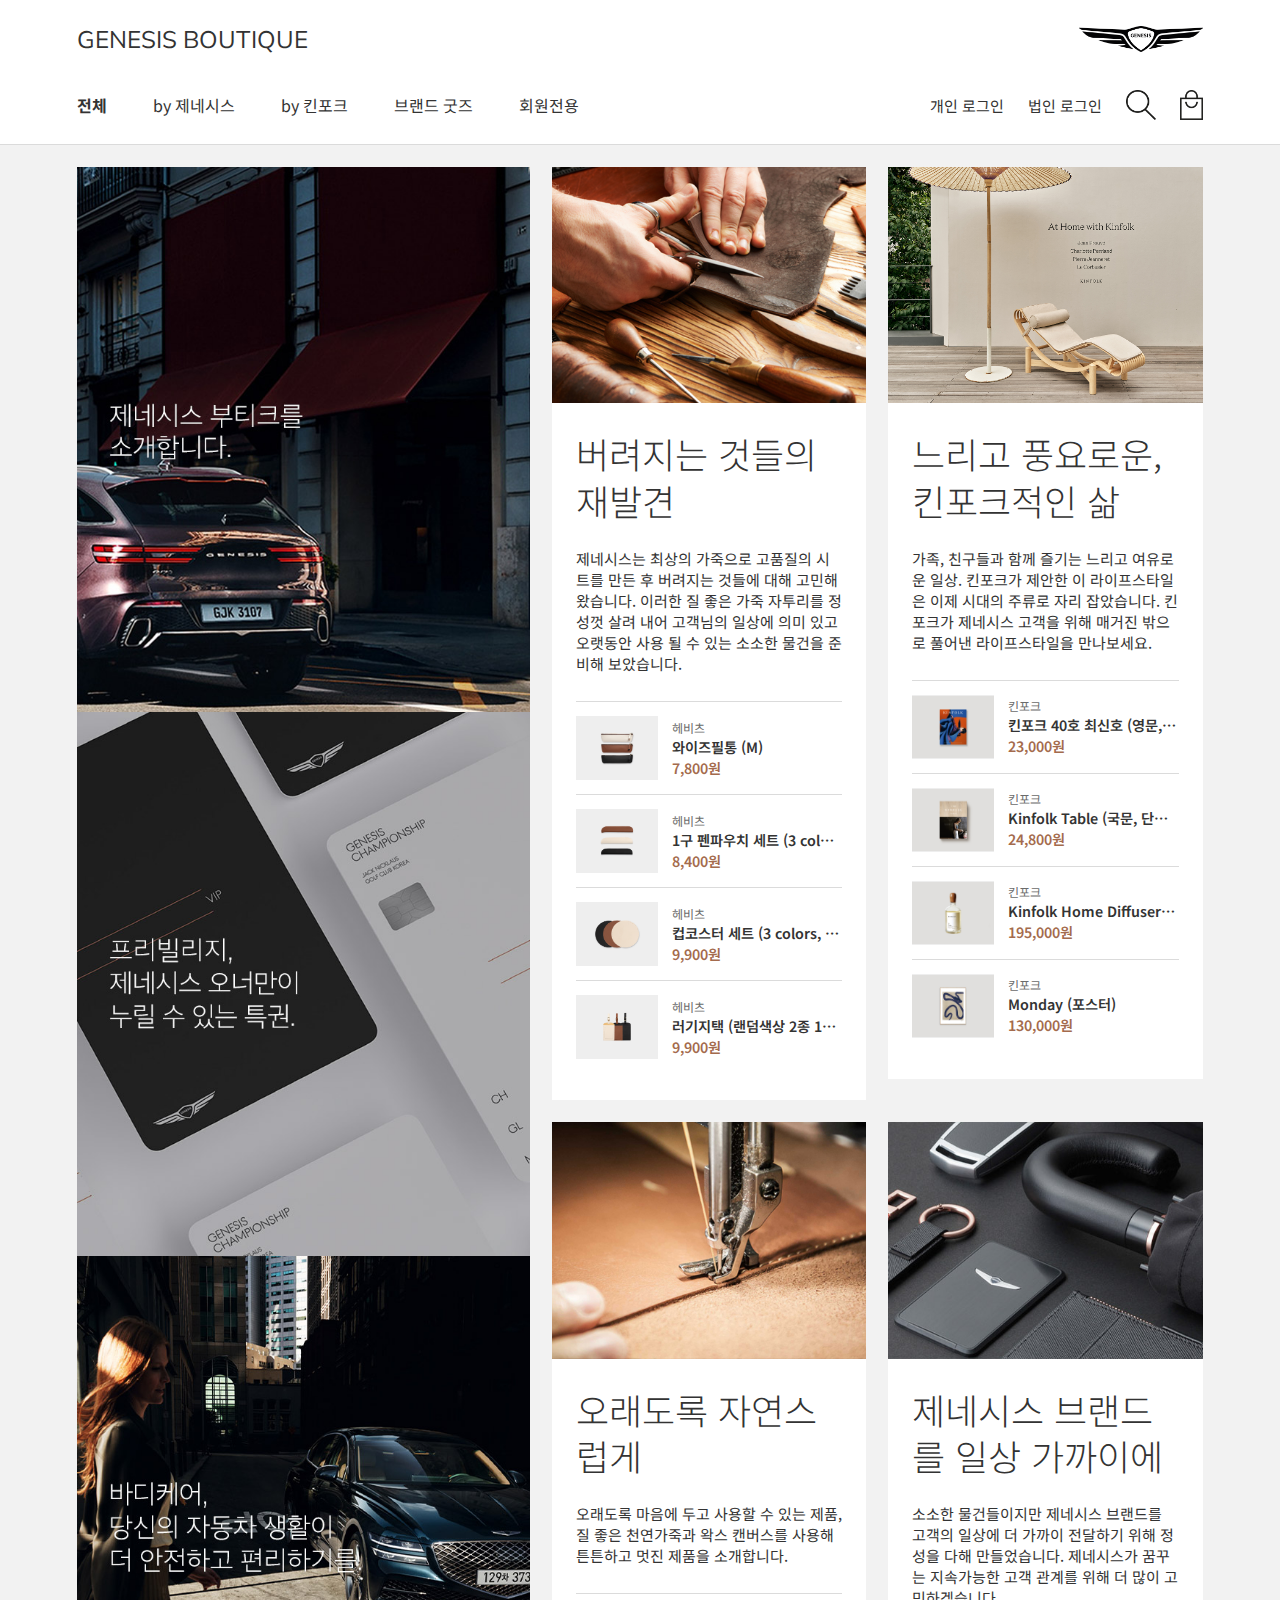
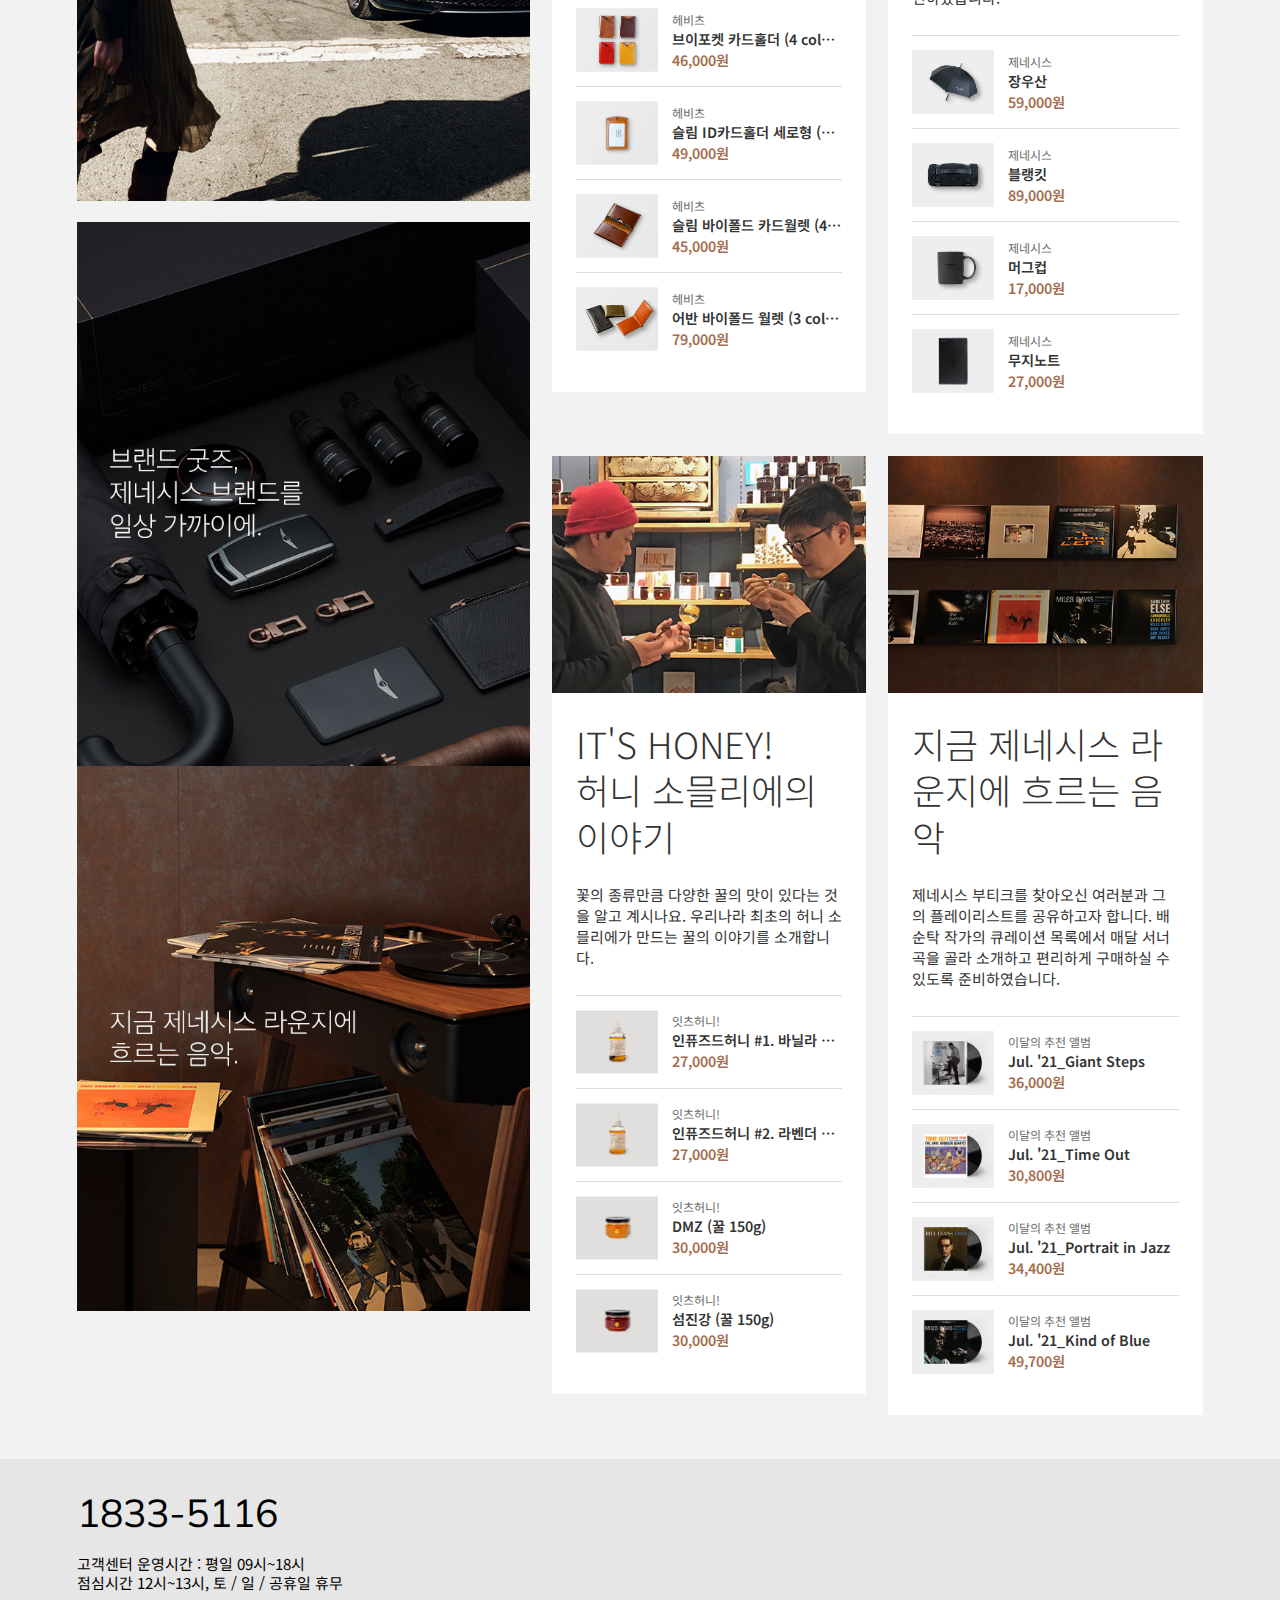
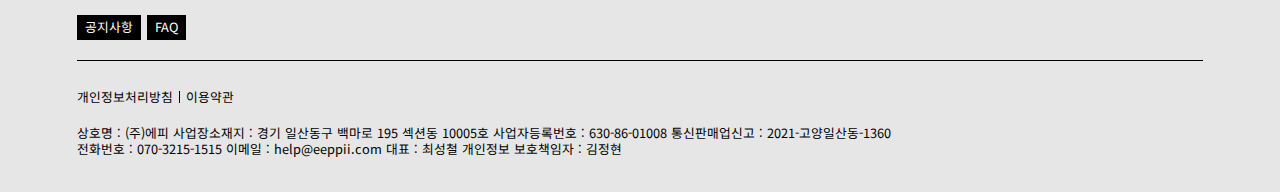
==== commit ffc2dd63: "favicon 추가" ====
--- a/index.html
+++ b/index.html
@@ -5,6 +5,8 @@
 	<meta charset="UTF-8">
 	<meta http-equiv="X-UA-Compatible" content="IE=edge">
 	<meta name="viewport" content="width=device-width, initial-scale=1.0">
+	<link rel="shortcut icon" href="images/common/favicon.ico" type="image/x-icon">
+	<link rel="icon" href="images/common/favicon.ico" type="image/x-icon">
 	<link rel="stylesheet" href="css/style.css">
 	<title>GENESIS BOUTIQUE</title>
 </head>
@@ -33,7 +35,7 @@
 								</a>
 							</li>
 							<li class="gnb__item">
-								<a href="index.html" class="gnb__link">
+								<a href="kinfolk/kinfolk.html" class="gnb__link">
 									<span>by 킨포크</span>
 								</a>
 							</li>
